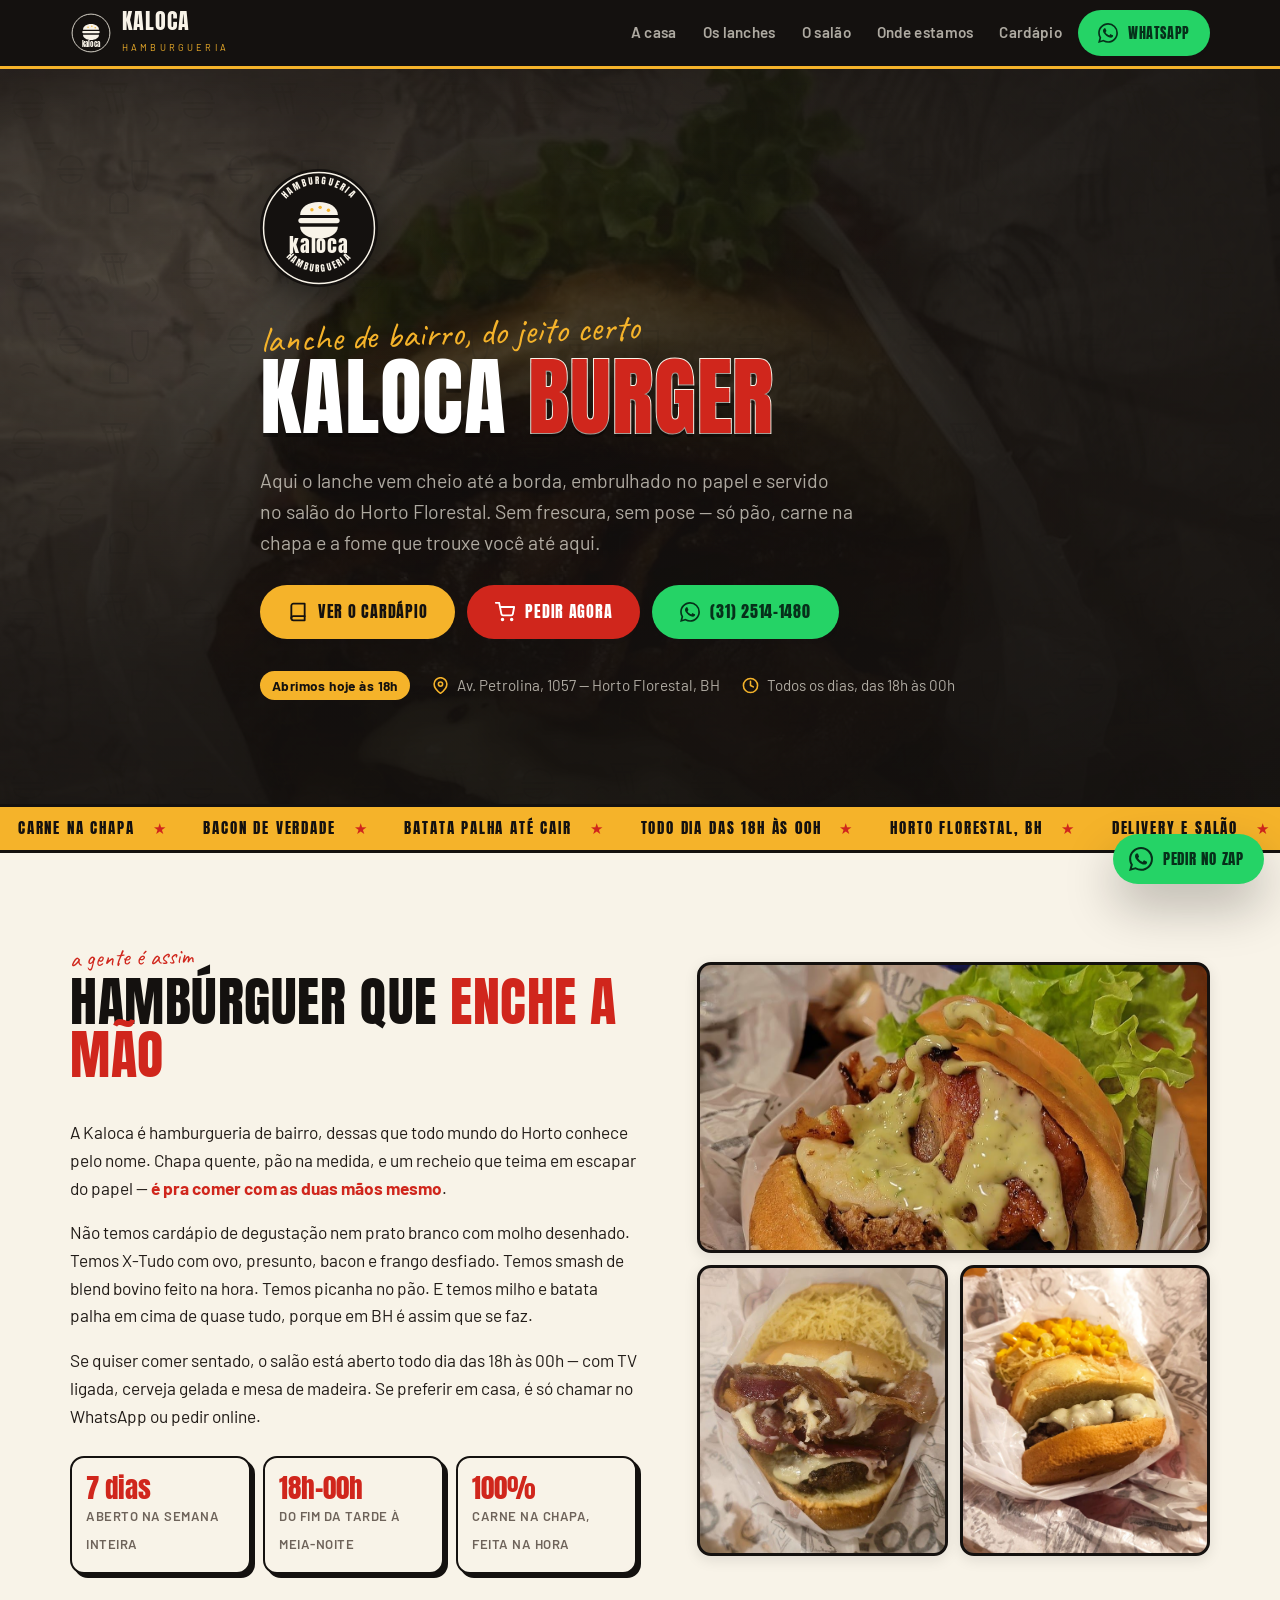
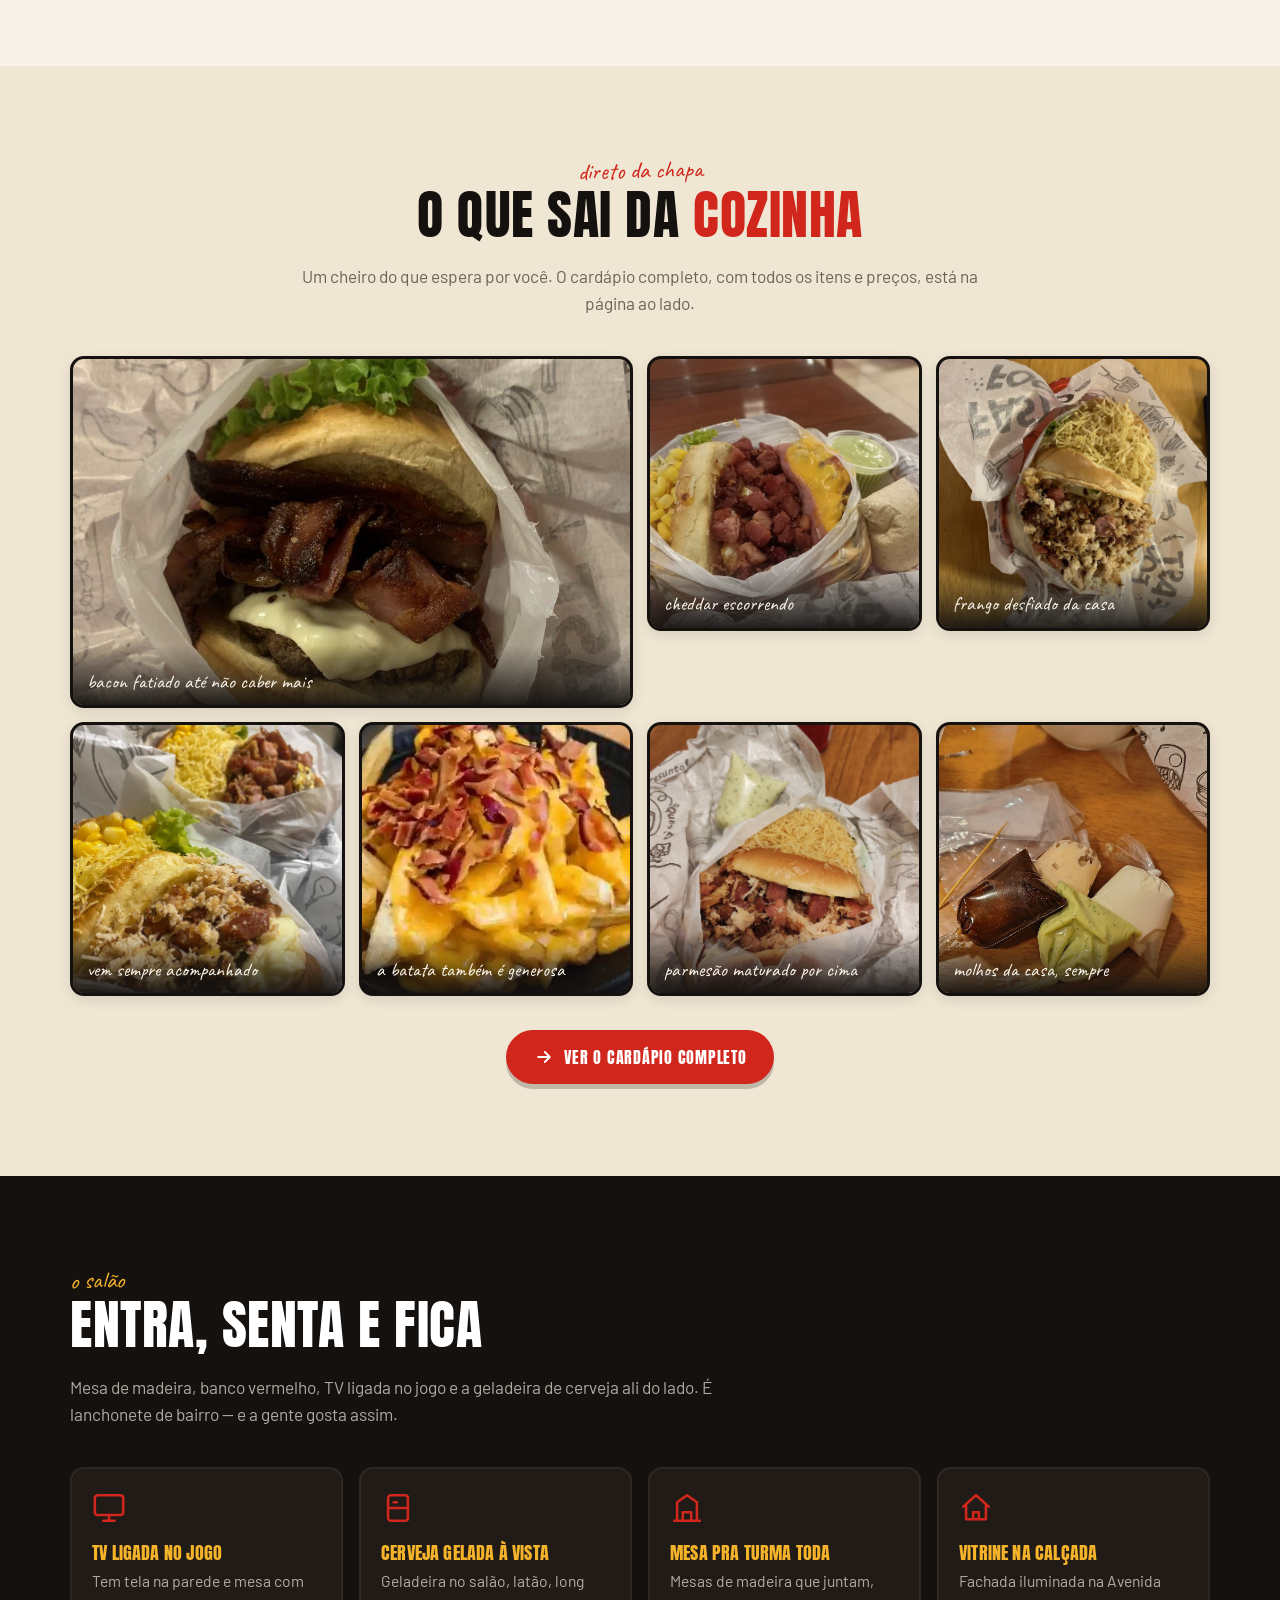
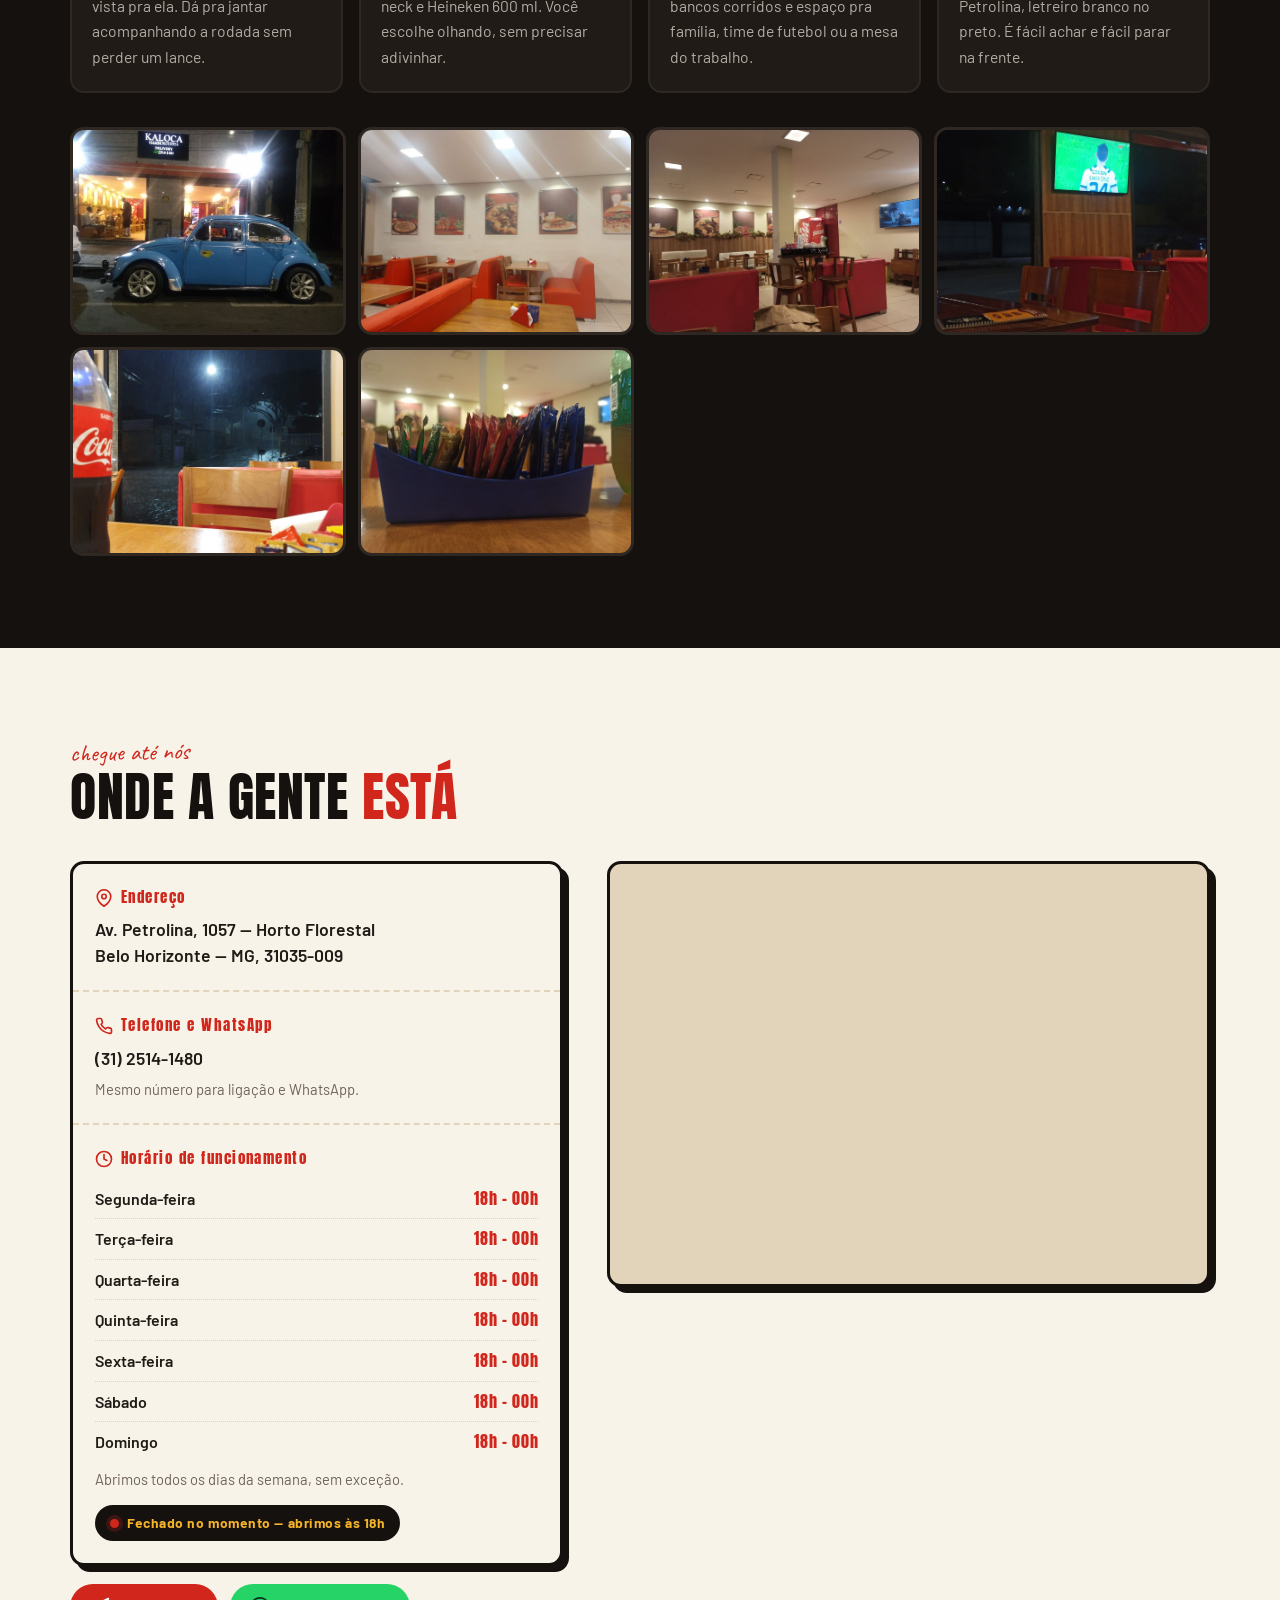
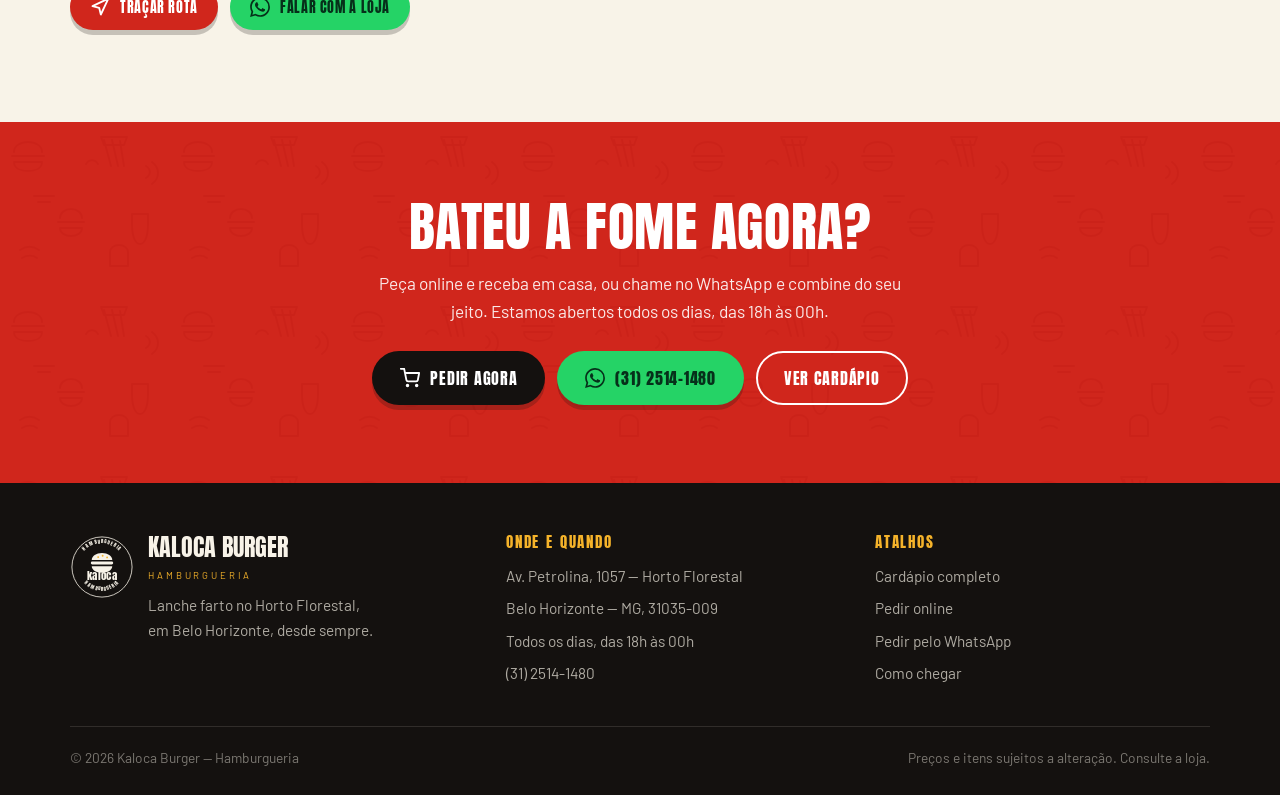
==== index.html @ 1e9589e0 "first commit" ====
<!DOCTYPE html>
<html lang="pt-BR">
<head>
<meta charset="UTF-8">
<meta name="viewport" content="width=device-width, initial-scale=1">
<title>Kaloca Burger — Hamburgueria no Horto Florestal, Belo Horizonte</title>
<meta name="description" content="Hamburgueria de bairro no Horto Florestal, em Belo Horizonte. Lanche farto, transbordando, todo dia das 18h às 00h. Peça pelo WhatsApp ou venha comer aqui.">
<meta name="theme-color" content="#14110F">

<meta property="og:type" content="website">
<meta property="og:title" content="Kaloca Burger — Hamburgueria no Horto Florestal, BH">
<meta property="og:description" content="Lanche farto, transbordando, todo dia das 18h às 00h. Av. Petrolina, 1057 — Horto Florestal, Belo Horizonte.">
<meta property="og:image" content="assets/img/destaque-01.jpg">
<meta property="og:locale" content="pt_BR">

<link rel="preconnect" href="https://fonts.googleapis.com">
<link rel="preconnect" href="https://fonts.gstatic.com" crossorigin>
<link href="https://fonts.googleapis.com/css2?family=Anton&family=Barlow:wght@400;500;600;700&family=Caveat:wght@600;700&display=swap" rel="stylesheet">
<link rel="stylesheet" href="css/style.css">
</head>
<body>

<a class="pula-para-conteudo" href="#conteudo">Pular para o conteúdo</a>

<!-- ==================== TOPO ==================== -->
<header class="topo">
  <div class="container topo-interno">

    <a class="topo-marca" href="index.html" aria-label="Kaloca Burger — página inicial">
      <!-- Selo compacto -->
      <svg class="selo selo--xs" viewBox="0 0 200 200" role="img" aria-hidden="true" focusable="false">
        <circle class="selo-fundo" cx="100" cy="100" r="100"/>
        <circle class="selo-traco" cx="100" cy="100" r="90" fill="none" stroke-width="4"/>
        <g class="selo-tinta">
          <path d="M62 84c0-16 17-27 38-27s38 11 38 27z"/>
          <rect x="58" y="90" width="84" height="11" rx="5.5"/>
          <path d="M62 108h76c0 15-17 25-38 25s-38-10-38-25z"/>
        </g>
        <circle class="selo-realce" cx="86" cy="73" r="3.4"/>
        <circle class="selo-realce" cx="104" cy="68" r="3.4"/>
        <circle class="selo-realce" cx="120" cy="75" r="3.4"/>
        <text class="selo-tinta" x="100" y="168" text-anchor="middle" font-family="Anton, Impact, sans-serif" font-size="34" letter-spacing="1">kaloca</text>
      </svg>
      <span>
        <span class="nome">KALOCA</span>
        <span class="sub">HAMBURGUERIA</span>
      </span>
    </a>

    <nav class="topo-nav" id="nav-principal" aria-label="Navegação principal">
      <a href="#sobre">A casa</a>
      <a href="#destaques">Os lanches</a>
      <a href="#ambiente">O salão</a>
      <a href="#local">Onde estamos</a>
      <a href="cardapio.html">Cardápio</a>
    </nav>

    <div class="topo-cta">
      <a class="btn btn--zap btn--pequeno btn--zap-topo" href="https://wa.me/553125141480" target="_blank" rel="noopener">
        <svg viewBox="0 0 24 24" fill="currentColor" aria-hidden="true"><path d="M17.472 14.382c-.297-.149-1.758-.867-2.03-.967-.273-.099-.471-.148-.67.15-.197.297-.767.966-.94 1.164-.173.199-.347.223-.644.075-.297-.15-1.255-.463-2.39-1.475-.883-.788-1.48-1.761-1.653-2.059-.173-.297-.018-.458.13-.606.134-.133.298-.347.446-.52.149-.174.198-.298.298-.497.099-.198.05-.371-.025-.52-.075-.149-.669-1.612-.916-2.207-.242-.579-.487-.5-.669-.51-.173-.008-.371-.01-.57-.01-.198 0-.52.074-.792.372-.272.297-1.04 1.016-1.04 2.479 0 1.462 1.065 2.875 1.213 3.074.149.198 2.096 3.2 5.077 4.487.709.306 1.262.489 1.694.625.712.227 1.36.195 1.872.118.571-.085 1.758-.719 2.006-1.413.248-.694.248-1.289.173-1.413-.074-.124-.272-.198-.57-.347M12.05 21.785h-.004a9.87 9.87 0 0 1-5.031-1.378l-.361-.214-3.741.982.998-3.648-.235-.374a9.86 9.86 0 0 1-1.51-5.26c.001-5.45 4.436-9.884 9.888-9.884 2.64 0 5.122 1.03 6.988 2.898a9.825 9.825 0 0 1 2.893 6.994c-.003 5.45-4.437 9.884-9.885 9.884m8.413-18.297A11.815 11.815 0 0 0 12.05 0C5.495 0 .16 5.335.157 11.892c0 2.096.547 4.142 1.588 5.945L.057 24l6.305-1.654a11.882 11.882 0 0 0 5.683 1.448h.005c6.554 0 11.89-5.335 11.893-11.893a11.821 11.821 0 0 0-3.48-8.413"/></svg>
        WhatsApp
      </a>
      <button class="menu-btn" id="menu-btn" aria-expanded="false" aria-controls="nav-principal" aria-label="Abrir menu de navegação">
        <svg viewBox="0 0 24 24" fill="none" stroke="currentColor" stroke-width="2.4" stroke-linecap="round" aria-hidden="true"><path d="M3 6h18M3 12h18M3 18h18"/></svg>
      </button>
    </div>

  </div>
</header>

<main id="conteudo">

<!-- ==================== HERO ==================== -->
<section class="hero">
  <div class="hero-foto" role="img" aria-label="Lanche da Kaloca embalado no papel com rabiscos, transbordando bacon e alface"></div>
  <div class="container hero-interno">

    <!-- Selo completo -->
    <svg class="selo selo--md" viewBox="0 0 200 200" role="img" aria-label="Selo Kaloca Hamburgueria">
      <circle class="selo-fundo" cx="100" cy="100" r="100"/>
      <circle class="selo-traco" cx="100" cy="100" r="94" fill="none" stroke-width="2.5"/>
      <path id="arco-topo-a" d="M 26,100 A 74,74 0 0 1 174,100" fill="none"/>
      <path id="arco-base-a" d="M 26,100 A 74,74 0 0 0 174,100" fill="none"/>
      <text class="selo-tinta" font-family="Anton, Impact, sans-serif" font-size="15" letter-spacing="3.6">
        <textPath href="#arco-topo-a" startOffset="50%" text-anchor="middle">HAMBURGUERIA</textPath>
      </text>
      <text class="selo-tinta" font-family="Anton, Impact, sans-serif" font-size="15" letter-spacing="3.6">
        <textPath href="#arco-base-a" startOffset="50%" text-anchor="middle">HAMBURGUERIA</textPath>
      </text>
      <g class="selo-tinta">
        <path d="M68 78c0-13 14-22 32-22s32 9 32 22z"/>
        <rect x="65" y="83" width="70" height="9" rx="4.5"/>
        <path d="M68 98h64c0 12-14 20-32 20s-32-8-32-20z"/>
      </g>
      <circle class="selo-realce" cx="88" cy="69" r="2.9"/>
      <circle class="selo-realce" cx="102" cy="65" r="2.9"/>
      <circle class="selo-realce" cx="116" cy="70" r="2.9"/>
      <text class="selo-tinta" x="100" y="142" text-anchor="middle" font-family="Anton, Impact, sans-serif" font-size="34" letter-spacing="1.5">kaloca</text>
    </svg>

    <h1 class="hero-titulo">
      <span class="risca">lanche de bairro, do jeito certo</span>
      <span class="marca">Kaloca <em>Burger</em></span>
    </h1>

    <p class="hero-texto">
      Aqui o lanche vem cheio até a borda, embrulhado no papel e servido no salão do
      Horto Florestal. Sem frescura, sem pose — só pão, carne na chapa e a fome que
      trouxe você até aqui.
    </p>

    <div class="hero-acoes">
      <a class="btn btn--milho" href="cardapio.html">
        <svg viewBox="0 0 24 24" fill="none" stroke="currentColor" stroke-width="2.2" stroke-linecap="round" stroke-linejoin="round" aria-hidden="true"><path d="M4 19.5A2.5 2.5 0 0 1 6.5 17H20"/><path d="M6.5 2H20v20H6.5A2.5 2.5 0 0 1 4 19.5v-15A2.5 2.5 0 0 1 6.5 2z"/></svg>
        Ver o cardápio
      </a>
      <a class="btn btn--pedir" href="https://pedido.anota.ai/loja/kbcas-kaloca-1" target="_blank" rel="noopener">
        <svg viewBox="0 0 24 24" fill="none" stroke="currentColor" stroke-width="2.2" stroke-linecap="round" stroke-linejoin="round" aria-hidden="true"><circle cx="9" cy="21" r="1"/><circle cx="20" cy="21" r="1"/><path d="M1 1h4l2.68 13.39a2 2 0 0 0 2 1.61h9.72a2 2 0 0 0 2-1.61L23 6H6"/></svg>
        Pedir agora
      </a>
      <a class="btn btn--zap" href="https://wa.me/553125141480" target="_blank" rel="noopener">
        <svg viewBox="0 0 24 24" fill="currentColor" aria-hidden="true"><path d="M17.472 14.382c-.297-.149-1.758-.867-2.03-.967-.273-.099-.471-.148-.67.15-.197.297-.767.966-.94 1.164-.173.199-.347.223-.644.075-.297-.15-1.255-.463-2.39-1.475-.883-.788-1.48-1.761-1.653-2.059-.173-.297-.018-.458.13-.606.134-.133.298-.347.446-.52.149-.174.198-.298.298-.497.099-.198.05-.371-.025-.52-.075-.149-.669-1.612-.916-2.207-.242-.579-.487-.5-.669-.51-.173-.008-.371-.01-.57-.01-.198 0-.52.074-.792.372-.272.297-1.04 1.016-1.04 2.479 0 1.462 1.065 2.875 1.213 3.074.149.198 2.096 3.2 5.077 4.487.709.306 1.262.489 1.694.625.712.227 1.36.195 1.872.118.571-.085 1.758-.719 2.006-1.413.248-.694.248-1.289.173-1.413-.074-.124-.272-.198-.57-.347M12.05 21.785h-.004a9.87 9.87 0 0 1-5.031-1.378l-.361-.214-3.741.982.998-3.648-.235-.374a9.86 9.86 0 0 1-1.51-5.26c.001-5.45 4.436-9.884 9.888-9.884 2.64 0 5.122 1.03 6.988 2.898a9.825 9.825 0 0 1 2.893 6.994c-.003 5.45-4.437 9.884-9.885 9.884m8.413-18.297A11.815 11.815 0 0 0 12.05 0C5.495 0 .16 5.335.157 11.892c0 2.096.547 4.142 1.588 5.945L.057 24l6.305-1.654a11.882 11.882 0 0 0 5.683 1.448h.005c6.554 0 11.89-5.335 11.893-11.893a11.821 11.821 0 0 0-3.48-8.413"/></svg>
        (31) 2514-1480
      </a>
    </div>

    <div class="hero-info">
      <span class="aberto-agora" data-status-loja>Todo dia, 18h às 00h</span>
      <span>
        <svg viewBox="0 0 24 24" fill="none" stroke="currentColor" stroke-width="2.2" stroke-linecap="round" stroke-linejoin="round" aria-hidden="true"><path d="M21 10c0 7-9 13-9 13s-9-6-9-13a9 9 0 0 1 18 0z"/><circle cx="12" cy="10" r="3"/></svg>
        Av. Petrolina, 1057 — Horto Florestal, BH
      </span>
      <span>
        <svg viewBox="0 0 24 24" fill="none" stroke="currentColor" stroke-width="2.2" stroke-linecap="round" stroke-linejoin="round" aria-hidden="true"><circle cx="12" cy="12" r="10"/><path d="M12 6v6l4 2"/></svg>
        Todos os dias, das 18h às 00h
      </span>
    </div>

  </div>
</section>

<!-- ==================== FAIXA ==================== -->
<div class="faixa" aria-hidden="true">
  <div class="faixa-trilho">
    <span>Carne na chapa</span><span>Bacon de verdade</span><span>Batata palha até cair</span><span>Todo dia das 18h às 00h</span><span>Horto Florestal, BH</span><span>Delivery e salão</span>
    <span>Carne na chapa</span><span>Bacon de verdade</span><span>Batata palha até cair</span><span>Todo dia das 18h às 00h</span><span>Horto Florestal, BH</span><span>Delivery e salão</span>
  </div>
</div>

<!-- ==================== SOBRE ==================== -->
<section class="secao" id="sobre">
  <div class="container">
    <div class="sobre-grade">

      <div class="sobre-texto">
        <div class="secao-cabeca">
          <span class="secao-olho">a gente é assim</span>
          <h2 class="secao-tit">Hambúrguer que <span class="destaque">enche a mão</span></h2>
        </div>

        <p>
          A Kaloca é hamburgueria de bairro, dessas que todo mundo do Horto conhece pelo nome.
          Chapa quente, pão na medida, e um recheio que teima em escapar do papel —
          <strong>é pra comer com as duas mãos mesmo</strong>.
        </p>
        <p>
          Não temos cardápio de degustação nem prato branco com molho desenhado. Temos
          X-Tudo com ovo, presunto, bacon e frango desfiado. Temos smash de blend bovino
          feito na hora. Temos picanha no pão. E temos milho e batata palha em cima de
          quase tudo, porque em BH é assim que se faz.
        </p>
        <p>
          Se quiser comer sentado, o salão está aberto todo dia das 18h às 00h — com TV
          ligada, cerveja gelada e mesa de madeira. Se preferir em casa, é só chamar no
          WhatsApp ou pedir online.
        </p>

        <div class="sobre-selos">
          <div class="sobre-selo">
            <span class="num">7 dias</span>
            <span class="rot">Aberto na semana inteira</span>
          </div>
          <div class="sobre-selo">
            <span class="num">18h–00h</span>
            <span class="rot">Do fim da tarde à meia-noite</span>
          </div>
          <div class="sobre-selo">
            <span class="num">100%</span>
            <span class="rot">Carne na chapa, feita na hora</span>
          </div>
        </div>
      </div>

      <div class="sobre-fotos">
        <figure><img src="assets/img/destaque-02.jpg" alt="Hambúrguer artesanal da Kaloca com bacon, queijo derretido, molho verde e alface" loading="lazy"></figure>
        <figure><img src="assets/img/destaque-03.jpg" alt="Lanche com bacon fatiado e queijo parmesão ralado por cima" loading="lazy"></figure>
        <figure><img src="assets/img/destaque-07.jpg" alt="Lanche embalado no papel com milho e batata palha transbordando" loading="lazy"></figure>
      </div>

    </div>
  </div>
</section>

<!-- ==================== DESTAQUES ==================== -->
<section class="secao secao--papel" id="destaques">
  <div class="container">

    <div class="secao-cabeca secao-cabeca--centro">
      <span class="secao-olho">direto da chapa</span>
      <h2 class="secao-tit">O que sai da <span class="destaque">cozinha</span></h2>
      <p class="secao-lead">
        Um cheiro do que espera por você. O cardápio completo, com todos os itens e
        preços, está na página ao lado.
      </p>
    </div>

    <div class="vitrine">
      <figure class="grande">
        <img src="assets/img/destaque-01.jpg" alt="Lanche com bacon fatiado, queijo derretido e alface, embalado no papel com rabiscos" loading="lazy">
        <figcaption>bacon fatiado até não caber mais</figcaption>
      </figure>
      <figure>
        <img src="assets/img/destaque-05.jpg" alt="Lanche com cheddar derretido, presunto e bacon em cubos, servido com milho e batata palha" loading="lazy">
        <figcaption>cheddar escorrendo</figcaption>
      </figure>
      <figure>
        <img src="assets/img/destaque-06.jpg" alt="Lanche com frango desfiado, bacon e batata palha crocante" loading="lazy">
        <figcaption>frango desfiado da casa</figcaption>
      </figure>
      <figure>
        <img src="assets/img/destaque-04.jpg" alt="Dois lanches lado a lado com milho, queijo ralado e alface" loading="lazy">
        <figcaption>vem sempre acompanhado</figcaption>
      </figure>
      <figure>
        <img src="assets/img/batata-cheddar-bacon.jpg" alt="Porção de batata frita coberta com cheddar e bacon" loading="lazy">
        <figcaption>a batata também é generosa</figcaption>
      </figure>
      <figure>
        <img src="assets/img/destaque-08.jpg" alt="Lanche com bacon, frango e queijo parmesão ralado" loading="lazy">
        <figcaption>parmesão maturado por cima</figcaption>
      </figure>
      <figure>
        <img src="assets/img/molhos.jpg" alt="Saquinhos de molhos da casa: verde, branco, especial e barbecue" loading="lazy">
        <figcaption>molhos da casa, sempre</figcaption>
      </figure>
    </div>

    <div style="text-align:center; margin-top:34px">
      <a class="btn btn--pedir" href="cardapio.html">
        <svg viewBox="0 0 24 24" fill="none" stroke="currentColor" stroke-width="2.2" stroke-linecap="round" stroke-linejoin="round" aria-hidden="true"><path d="M5 12h14M13 6l6 6-6 6"/></svg>
        Ver o cardápio completo
      </a>
    </div>

  </div>
</section>

<!-- ==================== AMBIENTE ==================== -->
<section class="secao secao--escura" id="ambiente">
  <div class="container">

    <div class="secao-cabeca">
      <span class="secao-olho">o salão</span>
      <h2 class="secao-tit">Entra, senta e fica</h2>
      <p class="secao-lead">
        Mesa de madeira, banco vermelho, TV ligada no jogo e a geladeira de cerveja
        ali do lado. É lanchonete de bairro — e a gente gosta assim.
      </p>
    </div>

    <div class="ambiente-grade">
      <div class="ambiente-card">
        <svg class="icone" viewBox="0 0 24 24" fill="none" stroke="currentColor" stroke-width="1.8" stroke-linecap="round" stroke-linejoin="round" aria-hidden="true"><rect x="2" y="3" width="20" height="14" rx="2"/><path d="M8 21h8M12 17v4"/></svg>
        <h3>TV ligada no jogo</h3>
        <p>Tem tela na parede e mesa com vista pra ela. Dá pra jantar acompanhando a rodada sem perder um lance.</p>
      </div>
      <div class="ambiente-card">
        <svg class="icone" viewBox="0 0 24 24" fill="none" stroke="currentColor" stroke-width="1.8" stroke-linecap="round" stroke-linejoin="round" aria-hidden="true"><path d="M5 12V5a2 2 0 0 1 2-2h10a2 2 0 0 1 2 2v7M5 12h14v7a2 2 0 0 1-2 2H7a2 2 0 0 1-2-2z"/><path d="M9 8h2"/></svg>
        <h3>Cerveja gelada à vista</h3>
        <p>Geladeira no salão, latão, long neck e Heineken 600 ml. Você escolhe olhando, sem precisar adivinhar.</p>
      </div>
      <div class="ambiente-card">
        <svg class="icone" viewBox="0 0 24 24" fill="none" stroke="currentColor" stroke-width="1.8" stroke-linecap="round" stroke-linejoin="round" aria-hidden="true"><path d="M3 21h18M5 21V8l7-5 7 5v13"/><path d="M9 21v-6h6v6"/></svg>
        <h3>Mesa pra turma toda</h3>
        <p>Mesas de madeira que juntam, bancos corridos e espaço pra família, time de futebol ou a mesa do trabalho.</p>
      </div>
      <div class="ambiente-card">
        <svg class="icone" viewBox="0 0 24 24" fill="none" stroke="currentColor" stroke-width="1.8" stroke-linecap="round" stroke-linejoin="round" aria-hidden="true"><path d="M3 11l9-8 9 8"/><path d="M5 10v10h14V10"/><path d="M10 20v-5h4v5"/></svg>
        <h3>Vitrine na calçada</h3>
        <p>Fachada iluminada na Avenida Petrolina, letreiro branco no preto. É fácil achar e fácil parar na frente.</p>
      </div>
    </div>

    <div class="ambiente-fotos">
      <figure><img src="assets/img/fachada-noite.jpg" alt="Fachada da Kaloca Hamburgueria à noite, com letreiro iluminado na Avenida Petrolina" loading="lazy"></figure>
      <figure><img src="assets/img/ambiente-01.jpg" alt="Salão da Kaloca com bancos vermelhos, mesas de madeira e quadros de comida na parede" loading="lazy"></figure>
      <figure><img src="assets/img/ambiente-02.jpg" alt="Salão da Kaloca com TV na parede e geladeira de cerveja ao fundo" loading="lazy"></figure>
      <figure><img src="assets/img/ambiente-03.jpg" alt="Mesa do salão à noite com TV passando futebol" loading="lazy"></figure>
      <figure><img src="assets/img/ambiente-04.jpg" alt="Mesa junto à vitrine com vista para a rua do Horto Florestal" loading="lazy"></figure>
      <figure><img src="assets/img/ambiente-05.jpg" alt="Porta-sachês azul sobre a mesa de madeira do salão" loading="lazy"></figure>
    </div>

  </div>
</section>

<!-- ==================== LOCALIZAÇÃO + HORÁRIO ==================== -->
<section class="secao" id="local">
  <div class="container">

    <div class="secao-cabeca">
      <span class="secao-olho">chegue até nós</span>
      <h2 class="secao-tit">Onde a gente <span class="destaque">está</span></h2>
    </div>

    <div class="local-grade">

      <div>
        <div class="ficha">

          <div class="ficha-bloco">
            <div class="ficha-rot">
              <svg viewBox="0 0 24 24" fill="none" stroke="currentColor" stroke-width="2.2" stroke-linecap="round" stroke-linejoin="round" aria-hidden="true"><path d="M21 10c0 7-9 13-9 13s-9-6-9-13a9 9 0 0 1 18 0z"/><circle cx="12" cy="10" r="3"/></svg>
              Endereço
            </div>
            <p class="ficha-valor">
              Av. Petrolina, 1057 — Horto Florestal<br>
              Belo Horizonte — MG, 31035-009
            </p>
          </div>

          <div class="ficha-bloco">
            <div class="ficha-rot">
              <svg viewBox="0 0 24 24" fill="none" stroke="currentColor" stroke-width="2.2" stroke-linecap="round" stroke-linejoin="round" aria-hidden="true"><path d="M22 16.92v3a2 2 0 0 1-2.18 2 19.79 19.79 0 0 1-8.63-3.07 19.5 19.5 0 0 1-6-6 19.79 19.79 0 0 1-3.07-8.67A2 2 0 0 1 4.11 2h3a2 2 0 0 1 2 1.72c.13.96.36 1.9.7 2.81a2 2 0 0 1-.45 2.11L8.09 9.91a16 16 0 0 0 6 6l1.27-1.27a2 2 0 0 1 2.11-.45c.9.34 1.85.57 2.81.7A2 2 0 0 1 22 16.92z"/></svg>
              Telefone e WhatsApp
            </div>
            <p class="ficha-valor"><a href="https://wa.me/553125141480" target="_blank" rel="noopener">(31) 2514-1480</a></p>
            <p class="ficha-obs">Mesmo número para ligação e WhatsApp.</p>
          </div>

          <div class="ficha-bloco">
            <div class="ficha-rot">
              <svg viewBox="0 0 24 24" fill="none" stroke="currentColor" stroke-width="2.2" stroke-linecap="round" stroke-linejoin="round" aria-hidden="true"><circle cx="12" cy="12" r="10"/><path d="M12 6v6l4 2"/></svg>
              Horário de funcionamento
            </div>
            <ul class="horario-lista">
              <li><span class="dia">Segunda-feira</span> <span class="hora">18h – 00h</span></li>
              <li><span class="dia">Terça-feira</span> <span class="hora">18h – 00h</span></li>
              <li><span class="dia">Quarta-feira</span> <span class="hora">18h – 00h</span></li>
              <li><span class="dia">Quinta-feira</span> <span class="hora">18h – 00h</span></li>
              <li><span class="dia">Sexta-feira</span> <span class="hora">18h – 00h</span></li>
              <li><span class="dia">Sábado</span> <span class="hora">18h – 00h</span></li>
              <li><span class="dia">Domingo</span> <span class="hora">18h – 00h</span></li>
            </ul>
            <p class="ficha-obs">Abrimos todos os dias da semana, sem exceção.</p>
            <span class="selo-aberto" data-selo-aberto hidden><span class="bolinha"></span><span data-selo-aberto-texto></span></span>
          </div>

        </div>

        <div class="local-acoes">
          <a class="btn btn--pedir btn--pequeno" href="https://www.google.com/maps/search/?api=1&query=Av.+Petrolina%2C+1057+-+Horto+Florestal%2C+Belo+Horizonte+-+MG%2C+31035-009" target="_blank" rel="noopener">
            <svg viewBox="0 0 24 24" fill="none" stroke="currentColor" stroke-width="2.2" stroke-linecap="round" stroke-linejoin="round" aria-hidden="true"><path d="M3 11l19-9-9 19-2-8-8-2z"/></svg>
            Traçar rota
          </a>
          <a class="btn btn--zap btn--pequeno" href="https://wa.me/553125141480" target="_blank" rel="noopener">
            <svg viewBox="0 0 24 24" fill="currentColor" aria-hidden="true"><path d="M17.472 14.382c-.297-.149-1.758-.867-2.03-.967-.273-.099-.471-.148-.67.15-.197.297-.767.966-.94 1.164-.173.199-.347.223-.644.075-.297-.15-1.255-.463-2.39-1.475-.883-.788-1.48-1.761-1.653-2.059-.173-.297-.018-.458.13-.606.134-.133.298-.347.446-.52.149-.174.198-.298.298-.497.099-.198.05-.371-.025-.52-.075-.149-.669-1.612-.916-2.207-.242-.579-.487-.5-.669-.51-.173-.008-.371-.01-.57-.01-.198 0-.52.074-.792.372-.272.297-1.04 1.016-1.04 2.479 0 1.462 1.065 2.875 1.213 3.074.149.198 2.096 3.2 5.077 4.487.709.306 1.262.489 1.694.625.712.227 1.36.195 1.872.118.571-.085 1.758-.719 2.006-1.413.248-.694.248-1.289.173-1.413-.074-.124-.272-.198-.57-.347M12.05 21.785h-.004a9.87 9.87 0 0 1-5.031-1.378l-.361-.214-3.741.982.998-3.648-.235-.374a9.86 9.86 0 0 1-1.51-5.26c.001-5.45 4.436-9.884 9.888-9.884 2.64 0 5.122 1.03 6.988 2.898a9.825 9.825 0 0 1 2.893 6.994c-.003 5.45-4.437 9.884-9.885 9.884m8.413-18.297A11.815 11.815 0 0 0 12.05 0C5.495 0 .16 5.335.157 11.892c0 2.096.547 4.142 1.588 5.945L.057 24l6.305-1.654a11.882 11.882 0 0 0 5.683 1.448h.005c6.554 0 11.89-5.335 11.893-11.893a11.821 11.821 0 0 0-3.48-8.413"/></svg>
            Falar com a loja
          </a>
        </div>
      </div>

      <div class="mapa">
        <iframe
          title="Mapa com a localização da Kaloca Burger na Av. Petrolina, 1057, Horto Florestal, Belo Horizonte"
          src="https://www.google.com/maps?q=Av.%20Petrolina%2C%201057%20-%20Horto%20Florestal%2C%20Belo%20Horizonte%20-%20MG%2C%2031035-009&output=embed"
          loading="lazy"
          referrerpolicy="no-referrer-when-downgrade"
          allowfullscreen></iframe>
      </div>

    </div>
  </div>
</section>

<!-- ==================== CHAMADA FINAL ==================== -->
<section class="chamada">
  <div class="container">
    <h2>Bateu a fome agora?</h2>
    <p>
      Peça online e receba em casa, ou chame no WhatsApp e combine do seu jeito.
      Estamos abertos todos os dias, das 18h às 00h.
    </p>
    <div class="btns">
      <a class="btn btn--pedir" href="https://pedido.anota.ai/loja/kbcas-kaloca-1" target="_blank" rel="noopener">
        <svg viewBox="0 0 24 24" fill="none" stroke="currentColor" stroke-width="2.2" stroke-linecap="round" stroke-linejoin="round" aria-hidden="true"><circle cx="9" cy="21" r="1"/><circle cx="20" cy="21" r="1"/><path d="M1 1h4l2.68 13.39a2 2 0 0 0 2 1.61h9.72a2 2 0 0 0 2-1.61L23 6H6"/></svg>
        Pedir agora
      </a>
      <a class="btn btn--zap" href="https://wa.me/553125141480" target="_blank" rel="noopener">
        <svg viewBox="0 0 24 24" fill="currentColor" aria-hidden="true"><path d="M17.472 14.382c-.297-.149-1.758-.867-2.03-.967-.273-.099-.471-.148-.67.15-.197.297-.767.966-.94 1.164-.173.199-.347.223-.644.075-.297-.15-1.255-.463-2.39-1.475-.883-.788-1.48-1.761-1.653-2.059-.173-.297-.018-.458.13-.606.134-.133.298-.347.446-.52.149-.174.198-.298.298-.497.099-.198.05-.371-.025-.52-.075-.149-.669-1.612-.916-2.207-.242-.579-.487-.5-.669-.51-.173-.008-.371-.01-.57-.01-.198 0-.52.074-.792.372-.272.297-1.04 1.016-1.04 2.479 0 1.462 1.065 2.875 1.213 3.074.149.198 2.096 3.2 5.077 4.487.709.306 1.262.489 1.694.625.712.227 1.36.195 1.872.118.571-.085 1.758-.719 2.006-1.413.248-.694.248-1.289.173-1.413-.074-.124-.272-.198-.57-.347M12.05 21.785h-.004a9.87 9.87 0 0 1-5.031-1.378l-.361-.214-3.741.982.998-3.648-.235-.374a9.86 9.86 0 0 1-1.51-5.26c.001-5.45 4.436-9.884 9.888-9.884 2.64 0 5.122 1.03 6.988 2.898a9.825 9.825 0 0 1 2.893 6.994c-.003 5.45-4.437 9.884-9.885 9.884m8.413-18.297A11.815 11.815 0 0 0 12.05 0C5.495 0 .16 5.335.157 11.892c0 2.096.547 4.142 1.588 5.945L.057 24l6.305-1.654a11.882 11.882 0 0 0 5.683 1.448h.005c6.554 0 11.89-5.335 11.893-11.893a11.821 11.821 0 0 0-3.48-8.413"/></svg>
        (31) 2514-1480
      </a>
      <a class="btn btn--vazado" href="cardapio.html">Ver cardápio</a>
    </div>
  </div>
</section>

</main>

<!-- ==================== RODAPÉ ==================== -->
<footer class="rodape">
  <div class="container">
    <div class="rodape-grade">

      <div class="rodape-marca">
        <svg class="selo selo--sm" viewBox="0 0 200 200" role="img" aria-label="Selo Kaloca Hamburgueria">
          <circle class="selo-fundo" cx="100" cy="100" r="100"/>
          <circle class="selo-traco" cx="100" cy="100" r="94" fill="none" stroke-width="2.5"/>
          <path id="arco-topo-b" d="M 26,100 A 74,74 0 0 1 174,100" fill="none"/>
          <path id="arco-base-b" d="M 26,100 A 74,74 0 0 0 174,100" fill="none"/>
          <text class="selo-tinta" font-family="Anton, Impact, sans-serif" font-size="15" letter-spacing="3.6">
            <textPath href="#arco-topo-b" startOffset="50%" text-anchor="middle">HAMBURGUERIA</textPath>
          </text>
          <text class="selo-tinta" font-family="Anton, Impact, sans-serif" font-size="15" letter-spacing="3.6">
            <textPath href="#arco-base-b" startOffset="50%" text-anchor="middle">HAMBURGUERIA</textPath>
          </text>
          <g class="selo-tinta">
            <path d="M68 78c0-13 14-22 32-22s32 9 32 22z"/>
            <rect x="65" y="83" width="70" height="9" rx="4.5"/>
            <path d="M68 98h64c0 12-14 20-32 20s-32-8-32-20z"/>
          </g>
          <circle class="selo-realce" cx="88" cy="69" r="2.9"/>
          <circle class="selo-realce" cx="102" cy="65" r="2.9"/>
          <circle class="selo-realce" cx="116" cy="70" r="2.9"/>
          <text class="selo-tinta" x="100" y="142" text-anchor="middle" font-family="Anton, Impact, sans-serif" font-size="34" letter-spacing="1.5">kaloca</text>
        </svg>
        <div>
          <span class="nome">KALOCA BURGER</span>
          <span class="sub">HAMBURGUERIA</span>
          <p style="margin:0">Lanche farto no Horto Florestal,<br>em Belo Horizonte, desde sempre.</p>
        </div>
      </div>

      <div>
        <h4>ONDE E QUANDO</h4>
        <ul>
          <li>Av. Petrolina, 1057 — Horto Florestal</li>
          <li>Belo Horizonte — MG, 31035-009</li>
          <li>Todos os dias, das 18h às 00h</li>
          <li><a href="https://wa.me/553125141480" target="_blank" rel="noopener">(31) 2514-1480</a></li>
        </ul>
      </div>

      <div>
        <h4>ATALHOS</h4>
        <ul>
          <li><a href="cardapio.html">Cardápio completo</a></li>
          <li><a href="https://pedido.anota.ai/loja/kbcas-kaloca-1" target="_blank" rel="noopener">Pedir online</a></li>
          <li><a href="https://wa.me/553125141480" target="_blank" rel="noopener">Pedir pelo WhatsApp</a></li>
          <li><a href="#local">Como chegar</a></li>
        </ul>
      </div>

    </div>

    <div class="rodape-base">
      <span>© <span data-ano>2026</span> Kaloca Burger — Hamburgueria</span>
      <span>Preços e itens sujeitos a alteração. Consulte a loja.</span>
    </div>
  </div>
</footer>

<a class="zap-flutua" href="https://wa.me/553125141480" target="_blank" rel="noopener" aria-label="Falar com a Kaloca no WhatsApp">
  <svg viewBox="0 0 24 24" fill="currentColor" aria-hidden="true"><path d="M17.472 14.382c-.297-.149-1.758-.867-2.03-.967-.273-.099-.471-.148-.67.15-.197.297-.767.966-.94 1.164-.173.199-.347.223-.644.075-.297-.15-1.255-.463-2.39-1.475-.883-.788-1.48-1.761-1.653-2.059-.173-.297-.018-.458.13-.606.134-.133.298-.347.446-.52.149-.174.198-.298.298-.497.099-.198.05-.371-.025-.52-.075-.149-.669-1.612-.916-2.207-.242-.579-.487-.5-.669-.51-.173-.008-.371-.01-.57-.01-.198 0-.52.074-.792.372-.272.297-1.04 1.016-1.04 2.479 0 1.462 1.065 2.875 1.213 3.074.149.198 2.096 3.2 5.077 4.487.709.306 1.262.489 1.694.625.712.227 1.36.195 1.872.118.571-.085 1.758-.719 2.006-1.413.248-.694.248-1.289.173-1.413-.074-.124-.272-.198-.57-.347M12.05 21.785h-.004a9.87 9.87 0 0 1-5.031-1.378l-.361-.214-3.741.982.998-3.648-.235-.374a9.86 9.86 0 0 1-1.51-5.26c.001-5.45 4.436-9.884 9.888-9.884 2.64 0 5.122 1.03 6.988 2.898a9.825 9.825 0 0 1 2.893 6.994c-.003 5.45-4.437 9.884-9.885 9.884m8.413-18.297A11.815 11.815 0 0 0 12.05 0C5.495 0 .16 5.335.157 11.892c0 2.096.547 4.142 1.588 5.945L.057 24l6.305-1.654a11.882 11.882 0 0 0 5.683 1.448h.005c6.554 0 11.89-5.335 11.893-11.893a11.821 11.821 0 0 0-3.48-8.413"/></svg>
  <span class="rot">Pedir no zap</span>
</a>

<script src="js/script.js"></script>
</body>
</html>
---- css/style.css ----
/* =====================================================================
   KALOCA BURGER — folha de estilo única (index.html + cardapio.html)
   Direção: hamburgueria de bairro, farta, sem pretensão.
   Referências: selo carimbo preto/branco, papel de embrulho com rabiscos,
   salão com bancos vermelhos e mesa de madeira, letreiro preto e branco.
   ===================================================================== */

/* ----------------------------------------------------------------
   1. TOKENS
   ---------------------------------------------------------------- */
:root {
  /* Cores */
  --preto:        #14110F;
  --preto-2:      #211B17;
  --preto-3:      #2E2722;
  --vermelho:     #D0261C;
  --vermelho-esc: #9E1911;
  --milho:        #F5B32A;
  --milho-esc:    #D6941A;
  --papel:        #F8F3E8;
  --papel-2:      #EFE6D3;
  --papel-3:      #E1D4BA;
  --madeira:      #A9713F;
  --zap:          #25D366;
  --zap-esc:      #1EA854;

  --texto:        #211B17;
  --texto-fraco:  #6E635A;
  --texto-claro:  #F8F3E8;
  --texto-claro-fraco: rgba(248, 243, 232, .68);

  /* Tipografia */
  --display: 'Anton', 'Arial Narrow', Impact, sans-serif;
  --corpo:   'Barlow', 'Segoe UI', Roboto, Helvetica, Arial, sans-serif;
  --mao:     'Caveat', 'Comic Sans MS', cursive;

  /* Métricas */
  --max:      1180px;
  --gutter:   20px;
  --raio:     14px;
  --raio-sm:  8px;
  --topo-h:   66px;
  /* altura real do cabeçalho, já com a borda amarela de 3px */
  --topo-total: 69px;

  --sombra:    0 10px 30px rgba(20, 17, 15, .14);
  --sombra-sm: 0 4px 14px rgba(20, 17, 15, .10);
  --sombra-lg: 0 22px 50px rgba(20, 17, 15, .28);

  /* Papel de embrulho com rabiscos — usado em fundos e placeholders */
  --doodle: url("data:image/svg+xml,%3Csvg xmlns='http://www.w3.org/2000/svg' width='170' height='170' viewBox='0 0 170 170'%3E%3Cg fill='none' stroke='%23211B17' stroke-opacity='.13' stroke-width='2' stroke-linecap='round' stroke-linejoin='round'%3E%3Cpath d='M14 30c0-6 6-10 14-10s14 4 14 10M12 34h32M14 40h28c0 6-6 9-14 9s-14-3-14-9'/%3E%3Cpath d='M104 18l7 26M112 18l6 26M120 19l4 25M101 15h26l-3 8h-20z'/%3E%3Cpath d='M60 96c0-5 5-9 11-9s11 4 11 9M58 100h26M60 106h22c0 5-5 8-11 8s-11-3-11-8'/%3E%3Cpath d='M132 92h16v10c0 12-3 20-8 20s-8-8-8-20z'/%3E%3Cpath d='M20 128c6-4 13-4 19 0M22 136c5-3 11-3 15 0'/%3E%3Cpath d='M146 44c5 3 5 9 0 12M152 40c8 6 8 16 0 22'/%3E%3Cpath d='M86 42c3-5 9-5 12 0'/%3E%3Cpath d='M34 74h20M38 80h12'/%3E%3Cpath d='M110 130c0-4 4-7 9-7s9 3 9 7v14h-18z'/%3E%3C/g%3E%3C/svg%3E");
}

/* ----------------------------------------------------------------
   2. RESET / BASE
   ---------------------------------------------------------------- */
*, *::before, *::after { box-sizing: border-box; }

html { -webkit-text-size-adjust: 100%; scroll-behavior: smooth; }

body {
  margin: 0;
  background: var(--papel);
  color: var(--texto);
  font-family: var(--corpo);
  font-size: 17px;
  line-height: 1.6;
  overflow-x: hidden;
  -webkit-font-smoothing: antialiased;
}

img { max-width: 100%; display: block; }

a { color: inherit; text-decoration: none; }

button { font: inherit; color: inherit; cursor: pointer; }

h1, h2, h3, h4 {
  font-family: var(--display);
  font-weight: 400;
  line-height: .98;
  letter-spacing: .01em;
  text-transform: uppercase;
  margin: 0 0 .4em;
}

h1 { font-size: clamp(2.6rem, 9vw, 5.4rem); }
h2 { font-size: clamp(2rem, 6vw, 3.4rem); }
h3 { font-size: clamp(1.2rem, 3.4vw, 1.6rem); }

p { margin: 0 0 1em; }

:focus-visible {
  outline: 3px solid var(--milho);
  outline-offset: 3px;
  border-radius: 4px;
}

.container {
  width: 100%;
  max-width: var(--max);
  margin: 0 auto;
  padding: 0 var(--gutter);
}

.pula-para-conteudo {
  position: absolute;
  left: -9999px;
  top: 0;
  background: var(--milho);
  color: var(--preto);
  padding: 12px 18px;
  font-weight: 700;
  z-index: 999;
}
.pula-para-conteudo:focus { left: 8px; top: 8px; }

/* ----------------------------------------------------------------
   3. LOGO-SELO (evolução do carimbo circular preto e branco)
   ---------------------------------------------------------------- */
.selo { display: block; }
.selo--xs { width: 42px;  height: 42px; }
.selo--sm { width: 64px;  height: 64px; }
.selo--md { width: 118px; height: 118px; }
.selo--lg { width: 190px; height: 190px; }

.selo .selo-fundo   { fill: var(--preto); }
.selo .selo-tinta   { fill: var(--papel); }
.selo .selo-traco   { stroke: var(--papel); }
.selo .selo-realce  { fill: var(--milho); }

/* Variante invertida (fundo claro, tinta preta) */
.selo--claro .selo-fundo  { fill: var(--papel); }
.selo--claro .selo-tinta  { fill: var(--preto); }
.selo--claro .selo-traco  { stroke: var(--preto); }
.selo--claro .selo-realce { fill: var(--vermelho); }

/* ----------------------------------------------------------------
   4. BOTÕES
   ---------------------------------------------------------------- */
.btn {
  display: inline-flex;
  align-items: center;
  justify-content: center;
  gap: 10px;
  padding: 15px 26px;
  border: 2px solid transparent;
  border-radius: 999px;
  font-family: var(--display);
  font-size: 1.02rem;
  letter-spacing: .045em;
  text-transform: uppercase;
  line-height: 1;
  cursor: pointer;
  transition: transform .16s ease, box-shadow .16s ease, background-color .16s ease, color .16s ease;
  box-shadow: 0 5px 0 rgba(20, 17, 15, .22);
  text-align: center;
}
.btn:hover  { transform: translateY(-2px); box-shadow: 0 7px 0 rgba(20, 17, 15, .22); }
.btn:active { transform: translateY(2px);  box-shadow: 0 2px 0 rgba(20, 17, 15, .22); }

.btn svg { width: 20px; height: 20px; flex: 0 0 auto; }

.btn--pedir   { background: var(--vermelho); color: #fff; }
.btn--pedir:hover { background: var(--vermelho-esc); }

.btn--zap     { background: var(--zap); color: #06301A; }
.btn--zap:hover { background: var(--zap-esc); color: #fff; }

.btn--milho   { background: var(--milho); color: var(--preto); }
.btn--milho:hover { background: var(--milho-esc); }

.btn--vazado  { background: transparent; border-color: currentColor; box-shadow: none; }
.btn--vazado:hover { background: rgba(248, 243, 232, .12); box-shadow: none; }

.btn--pequeno { padding: 11px 18px; font-size: .88rem; }
.btn--bloco   { width: 100%; }

/* ----------------------------------------------------------------
   5. TOPO / NAVEGAÇÃO
   ---------------------------------------------------------------- */
.topo {
  position: sticky;
  top: 0;
  z-index: 60;
  background: var(--preto);
  border-bottom: 3px solid var(--milho);
}

.topo-interno {
  display: flex;
  align-items: center;
  gap: 16px;
  height: var(--topo-h);
}

.topo-marca {
  display: flex;
  align-items: center;
  gap: 10px;
  margin-right: auto;
  color: var(--texto-claro);
}
.topo-marca .nome {
  font-family: var(--display);
  font-size: 1.35rem;
  letter-spacing: .05em;
  line-height: 1;
}
.topo-marca .sub {
  display: block;
  font-family: var(--corpo);
  font-size: .58rem;
  letter-spacing: .34em;
  color: var(--milho);
  margin-top: 3px;
}

.topo-nav { display: flex; align-items: center; gap: 26px; }
.topo-nav a {
  color: var(--texto-claro-fraco);
  font-weight: 600;
  font-size: .95rem;
  letter-spacing: .02em;
  padding: 6px 0;
  border-bottom: 2px solid transparent;
  transition: color .15s ease, border-color .15s ease;
}
.topo-nav a:hover,
.topo-nav a.ativo { color: var(--texto-claro); border-color: var(--milho); }

.topo-cta { display: flex; gap: 10px; }

.menu-btn {
  display: none;
  background: transparent;
  border: 2px solid rgba(248, 243, 232, .3);
  border-radius: var(--raio-sm);
  padding: 8px 10px;
  color: var(--texto-claro);
  line-height: 0;
}
.menu-btn svg { width: 22px; height: 22px; }

@media (max-width: 900px) {
  .topo-nav {
    position: absolute;
    top: var(--topo-total);
    left: 0;
    right: 0;
    flex-direction: column;
    align-items: stretch;
    gap: 0;
    background: var(--preto-2);
    border-bottom: 3px solid var(--milho);
    padding: 6px 0 14px;
    display: none;
  }
  .topo-nav.aberto { display: flex; }
  .topo-nav a {
    padding: 14px var(--gutter);
    border-bottom: 1px solid rgba(248, 243, 232, .08);
    font-size: 1.05rem;
  }
  .topo-nav a:hover, .topo-nav a.ativo { border-color: rgba(248, 243, 232, .08); color: var(--milho); }
  .menu-btn { display: block; }
  .topo-cta .btn--zap-topo { display: none; }
}

/* ----------------------------------------------------------------
   6. FAIXA CORRIDA (marquee)
   ---------------------------------------------------------------- */
.faixa {
  background: var(--milho);
  color: var(--preto);
  border-top: 3px solid var(--preto);
  border-bottom: 3px solid var(--preto);
  overflow: hidden;
  padding: 9px 0;
}
.faixa-trilho {
  display: flex;
  width: max-content;
  animation: correr 34s linear infinite;
}
.faixa span {
  font-family: var(--display);
  font-size: .95rem;
  letter-spacing: .12em;
  text-transform: uppercase;
  padding: 0 18px;
  white-space: nowrap;
}
.faixa span::after { content: '★'; margin-left: 18px; color: var(--vermelho); }
@keyframes correr { from { transform: translateX(0); } to { transform: translateX(-50%); } }
@media (prefers-reduced-motion: reduce) {
  .faixa-trilho { animation: none; }
}

/* ----------------------------------------------------------------
   7. HERO
   ---------------------------------------------------------------- */
.hero {
  position: relative;
  background: var(--preto);
  color: var(--texto-claro);
  overflow: hidden;
  isolation: isolate;
}
.hero-foto {
  position: absolute;
  inset: 0;
  background: url('../assets/img/destaque-01.jpg') center 42% / cover no-repeat;
  opacity: .42;
  z-index: -2;
}
.hero::after {
  content: '';
  position: absolute;
  inset: 0;
  z-index: -1;
  background:
    radial-gradient(120% 90% at 18% 30%, rgba(20,17,15,.30) 0%, rgba(20,17,15,.82) 58%, rgba(20,17,15,.96) 100%),
    var(--doodle);
  background-blend-mode: normal, soft-light;
}
.hero-interno {
  display: grid;
  gap: 26px;
  justify-items: start;
  padding: clamp(48px, 9vw, 100px) 0 clamp(52px, 9vw, 104px);
  max-width: 760px;
}
.hero .selo { filter: drop-shadow(0 8px 20px rgba(0,0,0,.55)); }

.hero-titulo { margin: 0; }
.hero-titulo .risca {
  display: block;
  font-family: var(--mao);
  font-size: clamp(1.5rem, 4.4vw, 2.3rem);
  color: var(--milho);
  text-transform: none;
  letter-spacing: 0;
  line-height: 1;
  margin-bottom: .12em;
  transform: rotate(-2deg);
}
.hero-titulo .marca {
  display: block;
  color: #fff;
  text-shadow: 0 4px 0 rgba(0,0,0,.35);
}
.hero-titulo .marca em {
  font-style: normal;
  color: var(--vermelho);
  -webkit-text-stroke: 2px var(--papel);
  paint-order: stroke fill;
}
.hero-texto {
  font-size: clamp(1.02rem, 2.3vw, 1.22rem);
  color: var(--texto-claro-fraco);
  max-width: 54ch;
  margin: 0;
}
.hero-acoes { display: flex; flex-wrap: wrap; gap: 12px; }

.hero-info {
  display: flex;
  flex-wrap: wrap;
  gap: 10px 22px;
  padding-top: 6px;
  font-size: .95rem;
  color: var(--texto-claro-fraco);
}
.hero-info span { display: inline-flex; align-items: center; gap: 8px; }
.hero-info svg { width: 17px; height: 17px; color: var(--milho); flex: 0 0 auto; }
.hero-info .aberto-agora {
  color: var(--preto);
  background: var(--milho);
  border-radius: 999px;
  padding: 4px 12px;
  font-weight: 700;
  font-size: .85rem;
  letter-spacing: .03em;
}

/* ----------------------------------------------------------------
   8. SEÇÕES GERAIS
   ---------------------------------------------------------------- */
.secao { padding: clamp(52px, 8vw, 92px) 0; }
.secao--papel  { background: var(--papel-2); }
.secao--escura { background: var(--preto); color: var(--texto-claro); }
.secao--escura .secao-tit { color: #fff; }
.secao--escura .secao-olho { color: var(--milho); }
.secao--escura p { color: var(--texto-claro-fraco); }

.secao-cabeca { max-width: 720px; margin-bottom: 38px; }
.secao-cabeca--centro { margin-left: auto; margin-right: auto; text-align: center; }

.secao-olho {
  display: inline-flex;
  align-items: center;
  gap: 8px;
  font-family: var(--mao);
  font-size: 1.5rem;
  color: var(--vermelho);
  line-height: 1;
  margin-bottom: 6px;
  transform: rotate(-1.4deg);
}
.secao-tit { color: var(--preto); }
.secao-tit .destaque { color: var(--vermelho); }
.secao-lead { font-size: 1.08rem; color: var(--texto-fraco); margin: 0; }
.secao--escura .secao-lead { color: var(--texto-claro-fraco); }

/* ----------------------------------------------------------------
   9. SOBRE
   ---------------------------------------------------------------- */
.sobre-grade {
  display: grid;
  grid-template-columns: 1.05fr .95fr;
  gap: clamp(28px, 5vw, 60px);
  align-items: center;
}
.sobre-texto p { font-size: 1.08rem; }
.sobre-texto p:last-child { margin-bottom: 0; }
.sobre-texto strong { color: var(--vermelho); }

.sobre-selos {
  display: grid;
  grid-template-columns: repeat(auto-fit, minmax(150px, 1fr));
  gap: 12px;
  margin-top: 26px;
}
.sobre-selo {
  background: var(--papel);
  border: 2px solid var(--preto);
  border-radius: var(--raio);
  padding: 16px 14px;
  box-shadow: 4px 4px 0 var(--preto);
}
.sobre-selo .num {
  display: block;
  font-family: var(--display);
  font-size: 1.7rem;
  line-height: 1;
  color: var(--vermelho);
}
.sobre-selo .rot {
  font-size: .82rem;
  font-weight: 600;
  letter-spacing: .04em;
  text-transform: uppercase;
  color: var(--texto-fraco);
}

.sobre-fotos {
  display: grid;
  grid-template-columns: 1fr 1fr;
  grid-template-rows: repeat(2, minmax(0, 1fr));
  gap: 12px;
}
.sobre-fotos figure {
  margin: 0;
  overflow: hidden;
  border-radius: var(--raio);
  border: 3px solid var(--preto);
  box-shadow: var(--sombra-sm);
  background: var(--preto);
}
.sobre-fotos img { width: 100%; height: 100%; object-fit: cover; aspect-ratio: 4 / 3; }
.sobre-fotos figure:first-child { grid-column: 1 / -1; }
.sobre-fotos figure:first-child img { aspect-ratio: 16 / 9; }

@media (max-width: 860px) {
  .sobre-grade { grid-template-columns: 1fr; }
}

/* ----------------------------------------------------------------
   10. DESTAQUES (vitrine de fotos reais)
   ---------------------------------------------------------------- */
.vitrine {
  display: grid;
  grid-template-columns: repeat(auto-fit, minmax(230px, 1fr));
  gap: 14px;
}
.vitrine figure {
  position: relative;
  margin: 0;
  aspect-ratio: 1 / 1;
  overflow: hidden;
  border-radius: var(--raio);
  border: 3px solid var(--preto);
  background: var(--preto);
  box-shadow: var(--sombra-sm);
}
.vitrine img {
  position: absolute;
  inset: 0;
  width: 100%;
  height: 100%;
  object-fit: cover;
  transition: transform .5s ease;
}
.vitrine figure:hover img { transform: scale(1.06); }
.vitrine figcaption {
  position: absolute;
  left: 0; right: 0; bottom: 0;
  padding: 26px 14px 12px;
  background: linear-gradient(to top, rgba(20,17,15,.92), rgba(20,17,15,0));
  color: var(--texto-claro);
  font-family: var(--mao);
  font-size: 1.22rem;
  line-height: 1.15;
}
.vitrine .grande { grid-column: span 2; aspect-ratio: 16 / 10; }
@media (max-width: 560px) {
  .vitrine .grande { grid-column: span 1; aspect-ratio: 1 / 1; }
}

/* ----------------------------------------------------------------
   11. AMBIENTE
   ---------------------------------------------------------------- */
.ambiente-grade {
  display: grid;
  grid-template-columns: repeat(auto-fit, minmax(260px, 1fr));
  gap: 16px;
  margin-bottom: 34px;
}
.ambiente-card {
  background: var(--preto-2);
  border: 2px solid var(--preto-3);
  border-radius: var(--raio);
  padding: 22px 20px;
}
.ambiente-card h3 { color: var(--milho); margin-bottom: .35em; font-size: 1.14rem; }
.ambiente-card p { margin: 0; font-size: .98rem; }
.ambiente-card .icone {
  width: 34px; height: 34px;
  color: var(--vermelho);
  margin-bottom: 12px;
}

.ambiente-fotos {
  display: grid;
  grid-template-columns: repeat(auto-fit, minmax(220px, 1fr));
  gap: 12px;
}
.ambiente-fotos figure {
  margin: 0;
  border-radius: var(--raio);
  overflow: hidden;
  border: 3px solid var(--preto-3);
}
.ambiente-fotos img { width: 100%; aspect-ratio: 4 / 3; object-fit: cover; }

/* ----------------------------------------------------------------
   12. LOCALIZAÇÃO / HORÁRIO
   ---------------------------------------------------------------- */
.local-grade {
  display: grid;
  grid-template-columns: .9fr 1.1fr;
  gap: clamp(24px, 4vw, 44px);
  align-items: start;
}
@media (max-width: 900px) { .local-grade { grid-template-columns: 1fr; } }

.ficha {
  background: var(--papel);
  border: 3px solid var(--preto);
  border-radius: var(--raio);
  box-shadow: 6px 6px 0 var(--preto);
  overflow: hidden;
}
.ficha-bloco {
  padding: 22px 22px;
  border-bottom: 2px dashed var(--papel-3);
}
.ficha-bloco:last-child { border-bottom: 0; }
.ficha-rot {
  display: flex;
  align-items: center;
  gap: 8px;
  font-family: var(--display);
  font-size: .92rem;
  letter-spacing: .1em;
  color: var(--vermelho);
  margin-bottom: 8px;
}
.ficha-rot svg { width: 18px; height: 18px; }
.ficha-valor { font-size: 1.1rem; font-weight: 600; line-height: 1.45; margin: 0; }
.ficha-valor a:hover { color: var(--vermelho); text-decoration: underline; }
.ficha-obs { font-size: .92rem; color: var(--texto-fraco); margin: 6px 0 0; }

.horario-lista { list-style: none; margin: 0; padding: 0; }
.horario-lista li {
  display: flex;
  justify-content: space-between;
  gap: 14px;
  padding: 7px 0;
  border-bottom: 1px dotted var(--papel-3);
  font-size: 1rem;
}
.horario-lista li:last-child { border-bottom: 0; }
.horario-lista .dia { font-weight: 600; }
.horario-lista .hora { font-family: var(--display); letter-spacing: .04em; color: var(--vermelho); }

.selo-aberto {
  display: inline-flex;
  align-items: center;
  gap: 8px;
  background: var(--preto);
  color: var(--milho);
  border-radius: 999px;
  padding: 7px 15px;
  font-size: .86rem;
  font-weight: 700;
  letter-spacing: .04em;
  margin-top: 14px;
}
.selo-aberto .bolinha {
  width: 9px; height: 9px; border-radius: 50%;
  background: var(--zap);
  box-shadow: 0 0 0 4px rgba(37, 211, 102, .22);
}
.selo-aberto.fechado .bolinha { background: var(--vermelho); box-shadow: 0 0 0 4px rgba(208, 38, 28, .22); }

.mapa {
  border-radius: var(--raio);
  overflow: hidden;
  border: 3px solid var(--preto);
  box-shadow: 6px 6px 0 var(--preto);
  background: var(--papel-3);
  line-height: 0;
}
.mapa iframe { width: 100%; height: 420px; border: 0; display: block; }
@media (max-width: 600px) { .mapa iframe { height: 300px; } }

.local-acoes { display: flex; flex-wrap: wrap; gap: 12px; margin-top: 18px; }

/* ----------------------------------------------------------------
   13. CHAMADA FINAL
   ---------------------------------------------------------------- */
.chamada {
  background: var(--vermelho);
  color: #fff;
  text-align: center;
  padding: clamp(48px, 7vw, 78px) 0;
  background-image: var(--doodle);
  background-blend-mode: overlay;
}
.chamada h2 { color: #fff; margin-bottom: .3em; }
.chamada p { max-width: 56ch; margin: 0 auto 26px; color: rgba(255,255,255,.9); font-size: 1.08rem; }
.chamada .btns { display: flex; flex-wrap: wrap; gap: 12px; justify-content: center; }
.chamada .btn--pedir { background: var(--preto); }
.chamada .btn--pedir:hover { background: #000; }

/* ----------------------------------------------------------------
   14. RODAPÉ
   ---------------------------------------------------------------- */
.rodape {
  background: var(--preto);
  color: var(--texto-claro-fraco);
  padding: 52px 0 26px;
  font-size: .96rem;
}
.rodape-grade {
  display: grid;
  grid-template-columns: 1.2fr 1fr 1fr;
  gap: 34px;
  padding-bottom: 32px;
  border-bottom: 1px solid rgba(248,243,232,.12);
}
@media (max-width: 760px) { .rodape-grade { grid-template-columns: 1fr; gap: 26px; } }

.rodape h4 {
  color: var(--milho);
  font-size: .95rem;
  letter-spacing: .12em;
  margin-bottom: .9em;
}
.rodape ul { list-style: none; margin: 0; padding: 0; }
.rodape li { margin-bottom: 8px; }
.rodape a:hover { color: var(--milho); }
.rodape-marca { display: flex; gap: 14px; align-items: flex-start; }
.rodape-marca .nome {
  font-family: var(--display);
  font-size: 1.5rem;
  color: var(--texto-claro);
  line-height: 1;
}
.rodape-marca .sub {
  display: block;
  font-size: .6rem;
  letter-spacing: .3em;
  color: var(--milho);
  margin: 4px 0 10px;
}
.rodape-base {
  padding-top: 20px;
  display: flex;
  flex-wrap: wrap;
  gap: 8px 20px;
  justify-content: space-between;
  font-size: .86rem;
  color: rgba(248,243,232,.45);
}

/* ----------------------------------------------------------------
   15. BOTÃO FLUTUANTE WHATSAPP
   ---------------------------------------------------------------- */
.zap-flutua {
  position: fixed;
  right: 16px;
  bottom: 16px;
  z-index: 70;
  display: inline-flex;
  align-items: center;
  gap: 10px;
  background: var(--zap);
  color: #06301A;
  border-radius: 999px;
  padding: 13px 20px 13px 16px;
  font-family: var(--display);
  font-size: .95rem;
  letter-spacing: .05em;
  text-transform: uppercase;
  box-shadow: var(--sombra-lg);
  transition: transform .18s ease, background-color .18s ease;
}
.zap-flutua:hover { transform: translateY(-3px) scale(1.02); background: var(--zap-esc); color: #fff; }
.zap-flutua svg { width: 24px; height: 24px; }
@media (max-width: 620px) {
  .zap-flutua { padding: 14px; }
  .zap-flutua .rot { display: none; }
}

/* ================================================================
   16. PÁGINA DO CARDÁPIO
   ================================================================ */
.cardapio-topo {
  background: var(--preto);
  color: var(--texto-claro);
  padding: clamp(38px, 6vw, 64px) 0 clamp(30px, 5vw, 48px);
  background-image: var(--doodle);
  background-blend-mode: overlay;
  text-align: center;
}
.cardapio-topo h1 { color: #fff; margin-bottom: .18em; }
.cardapio-topo h1 em { font-style: normal; color: var(--milho); }
.cardapio-topo p { max-width: 60ch; margin: 0 auto 22px; color: var(--texto-claro-fraco); }
.cardapio-topo .btns { display: flex; flex-wrap: wrap; gap: 12px; justify-content: center; }

/* --- Barra de filtros --- */
.filtros {
  position: sticky;
  top: var(--topo-total);
  z-index: 50;
  background: var(--papel);
  border-bottom: 3px solid var(--preto);
  box-shadow: 0 6px 18px rgba(20,17,15,.09);
}
.filtros-interno { padding-top: 12px; padding-bottom: 12px; }

.busca-caixa {
  position: relative;
  margin-bottom: 10px;
}
.busca-caixa svg {
  position: absolute;
  left: 14px; top: 50%;
  transform: translateY(-50%);
  width: 19px; height: 19px;
  color: var(--texto-fraco);
  pointer-events: none;
}
#busca {
  width: 100%;
  padding: 12px 44px 12px 42px;
  border: 2px solid var(--preto);
  border-radius: 999px;
  background: #fff;
  font-family: var(--corpo);
  font-size: 1rem;
  color: var(--texto);
}
#busca::placeholder { color: var(--texto-fraco); }
.busca-limpar {
  position: absolute;
  right: 8px; top: 50%;
  transform: translateY(-50%);
  border: 0;
  background: var(--papel-3);
  border-radius: 50%;
  width: 28px; height: 28px;
  display: none;
  align-items: center;
  justify-content: center;
  line-height: 0;
  color: var(--texto);
}
.busca-limpar.visivel { display: inline-flex; }
.busca-limpar svg { position: static; transform: none; width: 14px; height: 14px; color: inherit; }

.abas {
  display: flex;
  gap: 8px;
  overflow-x: auto;
  padding-bottom: 4px;
  scrollbar-width: thin;
  -webkit-overflow-scrolling: touch;
}
.abas::-webkit-scrollbar { height: 5px; }
.abas::-webkit-scrollbar-thumb { background: var(--papel-3); border-radius: 4px; }

.aba {
  flex: 0 0 auto;
  border: 2px solid var(--preto);
  background: #fff;
  color: var(--preto);
  border-radius: 999px;
  padding: 9px 17px;
  font-family: var(--display);
  font-size: .84rem;
  letter-spacing: .05em;
  text-transform: uppercase;
  white-space: nowrap;
  transition: background-color .15s ease, color .15s ease, transform .15s ease;
}
.aba .conta {
  display: inline-block;
  margin-left: 7px;
  font-family: var(--corpo);
  font-weight: 700;
  font-size: .76rem;
  color: var(--texto-fraco);
}
.aba:hover { background: var(--papel-2); }
.aba[aria-selected='true'] { background: var(--vermelho); color: #fff; border-color: var(--vermelho); }
.aba[aria-selected='true'] .conta { color: rgba(255,255,255,.72); }

/* --- Grupos e cards --- */
.cardapio-corpo { padding: clamp(30px, 5vw, 52px) 0 clamp(50px, 7vw, 84px); }

.grupo { margin-bottom: 52px; scroll-margin-top: calc(var(--topo-total) + 130px); }
.grupo:last-child { margin-bottom: 0; }
.grupo[hidden] { display: none; }

.grupo-cabeca {
  display: flex;
  align-items: flex-end;
  gap: 14px;
  padding-bottom: 12px;
  margin-bottom: 22px;
  border-bottom: 3px solid var(--preto);
}
.grupo-cabeca h2 {
  margin: 0;
  font-size: clamp(1.6rem, 4.6vw, 2.3rem);
  color: var(--preto);
}
.grupo-cabeca .qtd {
  font-family: var(--corpo);
  font-weight: 700;
  font-size: .84rem;
  letter-spacing: .06em;
  text-transform: uppercase;
  color: var(--texto-fraco);
  padding-bottom: 5px;
  margin-left: auto;
  white-space: nowrap;
}
.grupo-nota {
  font-family: var(--mao);
  font-size: 1.3rem;
  color: var(--vermelho);
  margin: -12px 0 20px;
  line-height: 1.2;
}

.grade {
  display: grid;
  grid-template-columns: repeat(auto-fill, minmax(260px, 1fr));
  gap: 16px;
}

.item {
  display: flex;
  flex-direction: column;
  background: #fff;
  border: 2px solid var(--preto);
  border-radius: var(--raio);
  overflow: hidden;
  box-shadow: 4px 4px 0 var(--preto);
  transition: transform .16s ease, box-shadow .16s ease;
}
.item:hover { transform: translate(-2px, -2px); box-shadow: 7px 7px 0 var(--preto); }
.item[hidden] { display: none; }

/* Área de imagem: placeholder de papel por padrão, foto real quando existir */
.item-foto {
  position: relative;
  aspect-ratio: 16 / 10;
  background: var(--papel-2) var(--doodle) center / 150px repeat;
  border-bottom: 2px solid var(--preto);
  display: flex;
  flex-direction: column;
  align-items: center;
  justify-content: center;
  gap: 6px;
  padding: 12px;
  text-align: center;
  overflow: hidden;
}
.item-foto img {
  position: absolute;
  inset: 0;
  width: 100%;
  height: 100%;
  object-fit: cover;
}
.item-foto .marca-dagua { width: 44px; height: 44px; color: var(--preto); opacity: .34; }
.item-foto .aguardando {
  font-family: var(--mao);
  font-size: 1.05rem;
  line-height: 1.1;
  color: var(--texto-fraco);
  max-width: 90%;
}
.item-foto .tag-foto {
  position: absolute;
  top: 8px; left: 8px;
  background: rgba(20,17,15,.82);
  color: var(--papel);
  font-size: .58rem;
  font-weight: 700;
  letter-spacing: .14em;
  text-transform: uppercase;
  padding: 4px 8px;
  border-radius: 999px;
}
.item-foto.tem-foto .marca-dagua,
.item-foto.tem-foto .aguardando,
.item-foto.tem-foto .tag-foto { display: none; }

.item-corpo {
  display: flex;
  flex-direction: column;
  gap: 8px;
  padding: 15px 16px 17px;
  flex: 1;
}
.item-nome {
  font-family: var(--display);
  font-size: 1.12rem;
  line-height: 1.06;
  text-transform: uppercase;
  margin: 0;
  color: var(--preto);
}
.item-desc {
  font-size: .93rem;
  line-height: 1.45;
  color: var(--texto-fraco);
  margin: 0;
  flex: 1;
}
.item-rodape {
  display: flex;
  align-items: center;
  justify-content: space-between;
  gap: 10px;
  margin-top: auto;
  padding-top: 11px;
  border-top: 2px dashed var(--papel-3);
}
.item-preco {
  font-family: var(--display);
  font-size: 1.32rem;
  line-height: 1;
  color: var(--vermelho);
  white-space: nowrap;
}
.item-preco .cifra { font-size: .72em; margin-right: 2px; }
.item-preco.consultar {
  font-size: .95rem;
  letter-spacing: .05em;
  color: var(--texto-fraco);
}
.item-pedir {
  display: inline-flex;
  align-items: center;
  gap: 6px;
  background: var(--preto);
  color: var(--papel);
  border-radius: 999px;
  padding: 8px 14px;
  font-family: var(--display);
  font-size: .76rem;
  letter-spacing: .07em;
  text-transform: uppercase;
  transition: background-color .15s ease;
  white-space: nowrap;
}
.item-pedir:hover { background: var(--vermelho); }
.item-pedir svg { width: 14px; height: 14px; }

/* Estado vazio da busca */
.sem-resultado {
  display: none;
  text-align: center;
  padding: 56px 20px;
  border: 3px dashed var(--papel-3);
  border-radius: var(--raio);
}
.sem-resultado.visivel { display: block; }
.sem-resultado .selo { margin: 0 auto 16px; }
.sem-resultado h3 { color: var(--preto); margin-bottom: .3em; }
.sem-resultado p { color: var(--texto-fraco); margin-bottom: 18px; }

/* Barra fixa de pedido no mobile */
.barra-pedido {
  position: fixed;
  left: 0; right: 0; bottom: 0;
  z-index: 65;
  display: none;
  gap: 8px;
  padding: 10px var(--gutter) calc(10px + env(safe-area-inset-bottom, 0px));
  background: var(--preto);
  border-top: 3px solid var(--milho);
}
.barra-pedido .btn { flex: 1; box-shadow: none; padding: 13px 12px; font-size: .88rem; }
.barra-pedido .btn:hover { transform: none; box-shadow: none; }
@media (max-width: 620px) {
  .barra-pedido { display: flex; }
  body.tem-barra { padding-bottom: 78px; }
  body.tem-barra .zap-flutua { display: none; }
}

/* ----------------------------------------------------------------
   17. UTILITÁRIOS / IMPRESSÃO
   ---------------------------------------------------------------- */
.so-leitor {
  position: absolute;
  width: 1px; height: 1px;
  padding: 0; margin: -1px;
  overflow: hidden;
  clip: rect(0 0 0 0);
  white-space: nowrap;
  border: 0;
}

@media print {
  .topo, .filtros, .zap-flutua, .barra-pedido, .faixa, .cardapio-topo .btns { display: none !important; }
  body { background: #fff; font-size: 12px; }
  .item { box-shadow: none; break-inside: avoid; }
  .item-foto { display: none; }
  .grade { grid-template-columns: repeat(2, 1fr); }
  .grupo[hidden] { display: block !important; }
  .item[hidden] { display: flex !important; }
}
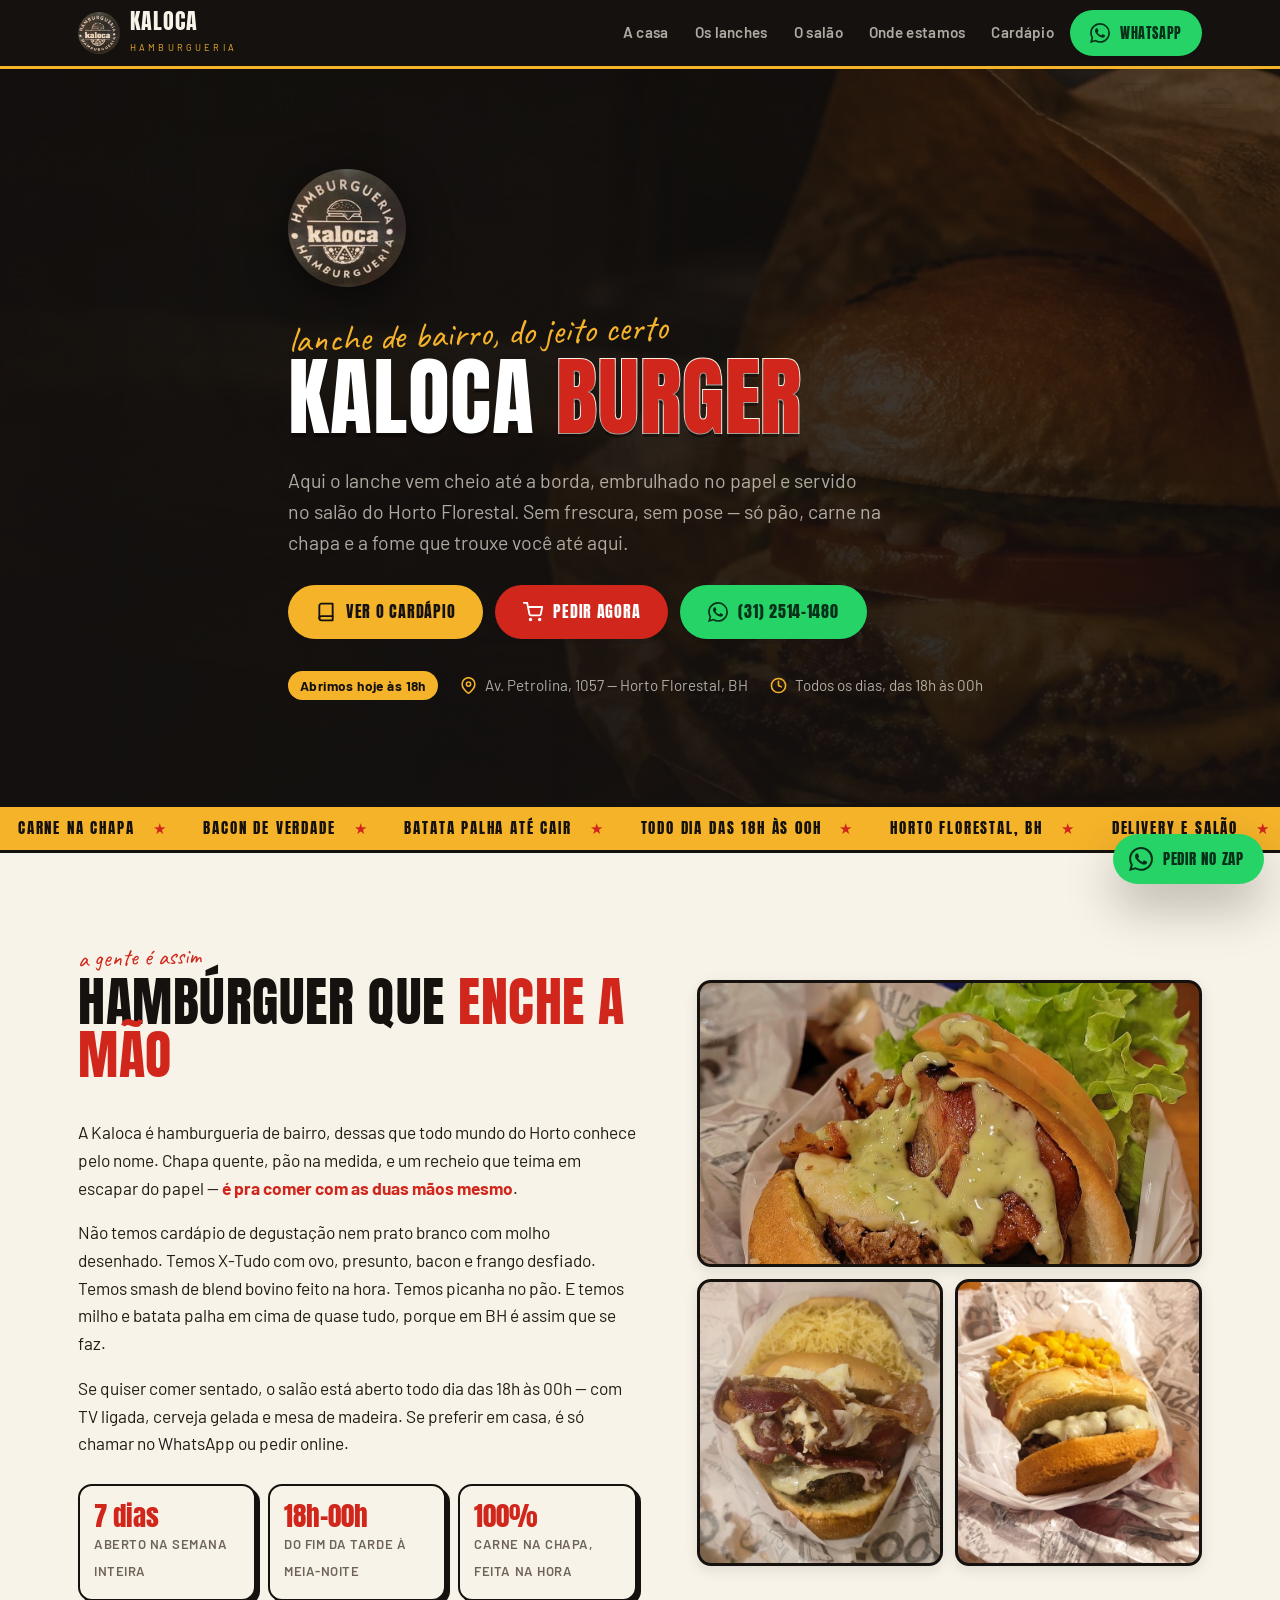
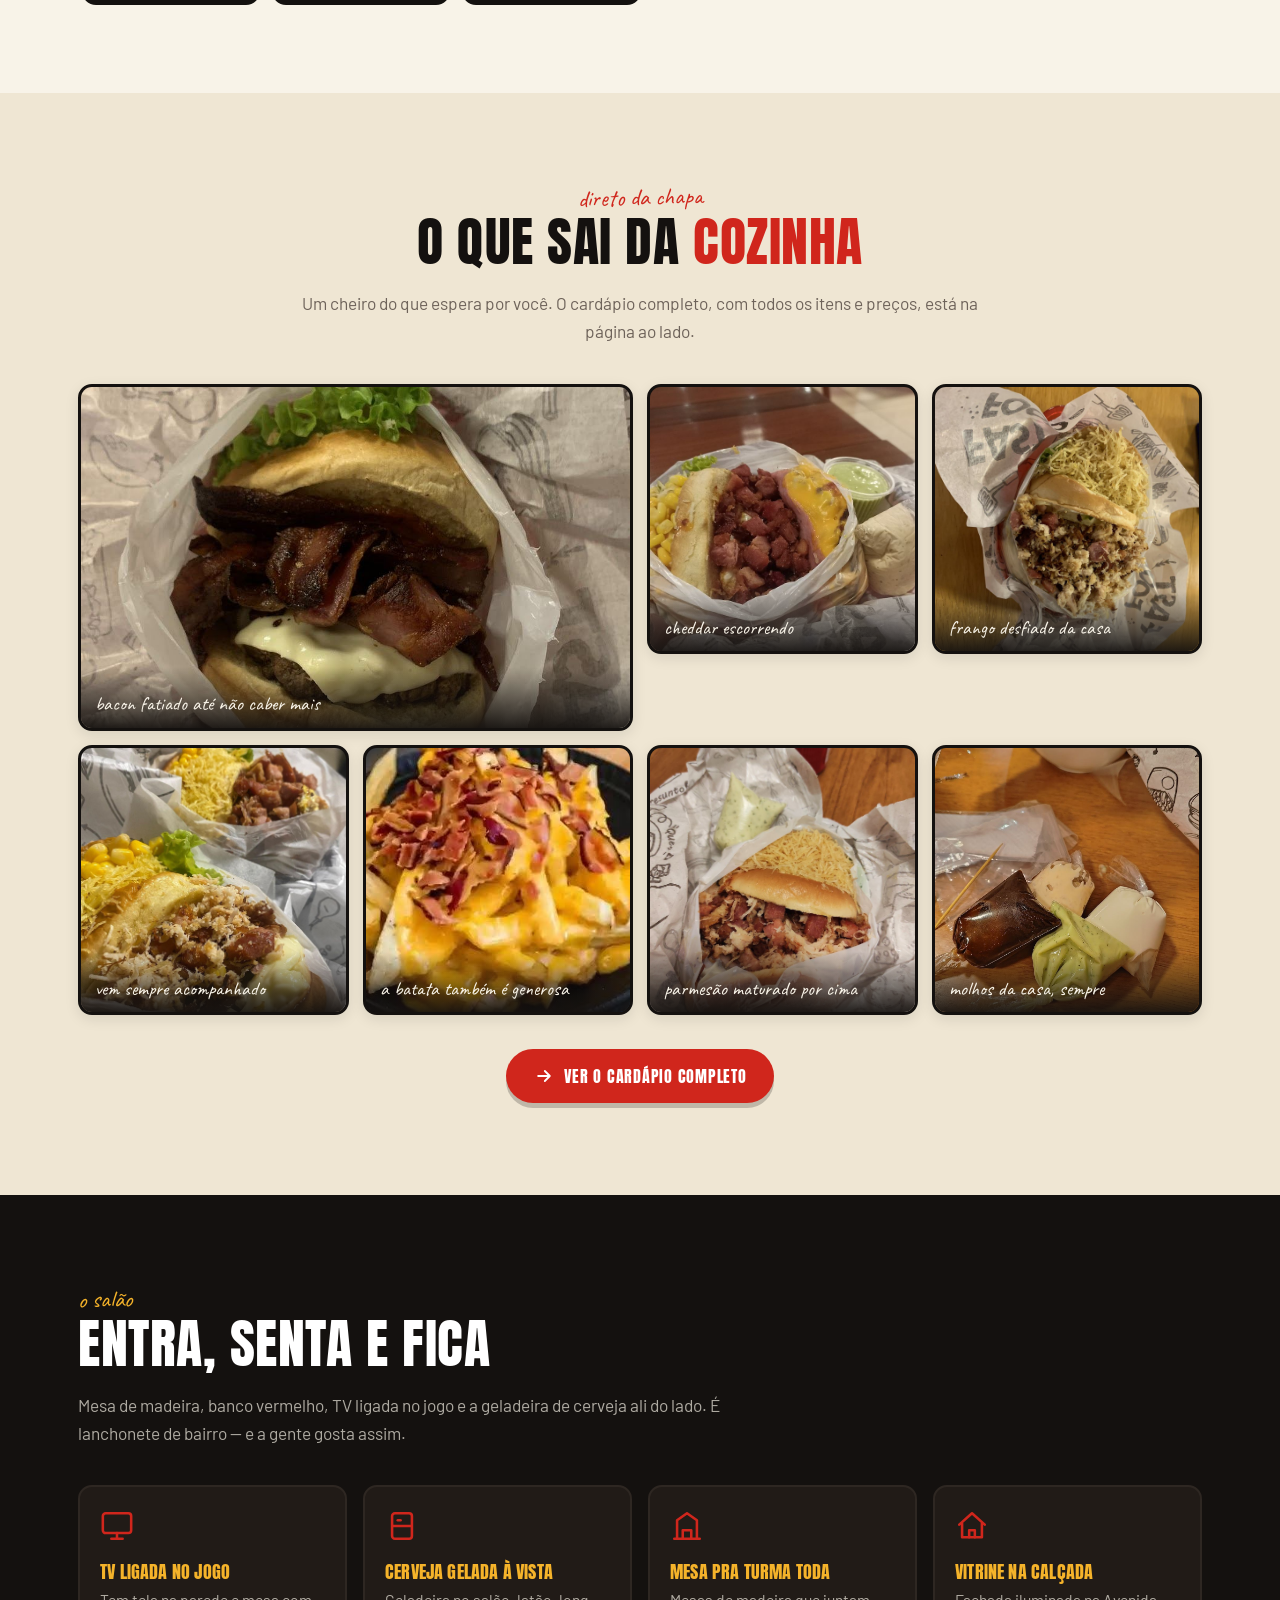
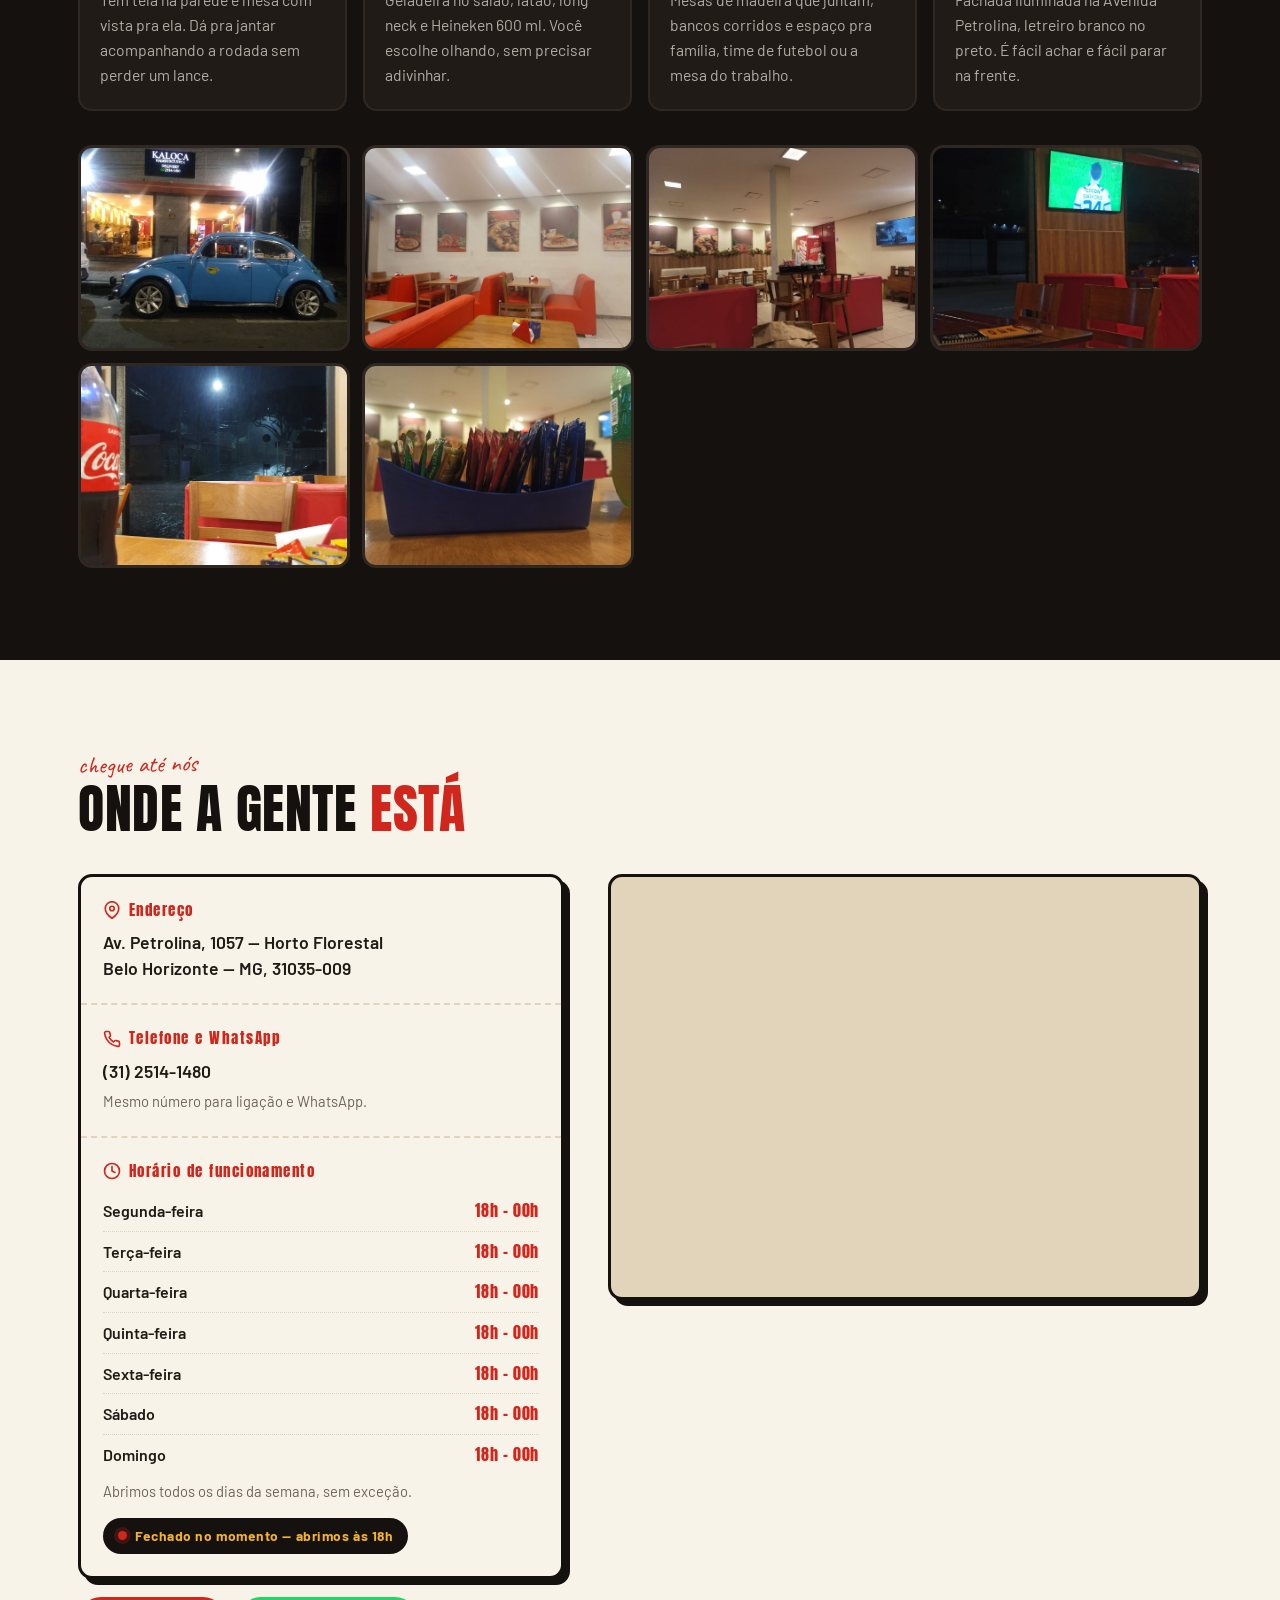
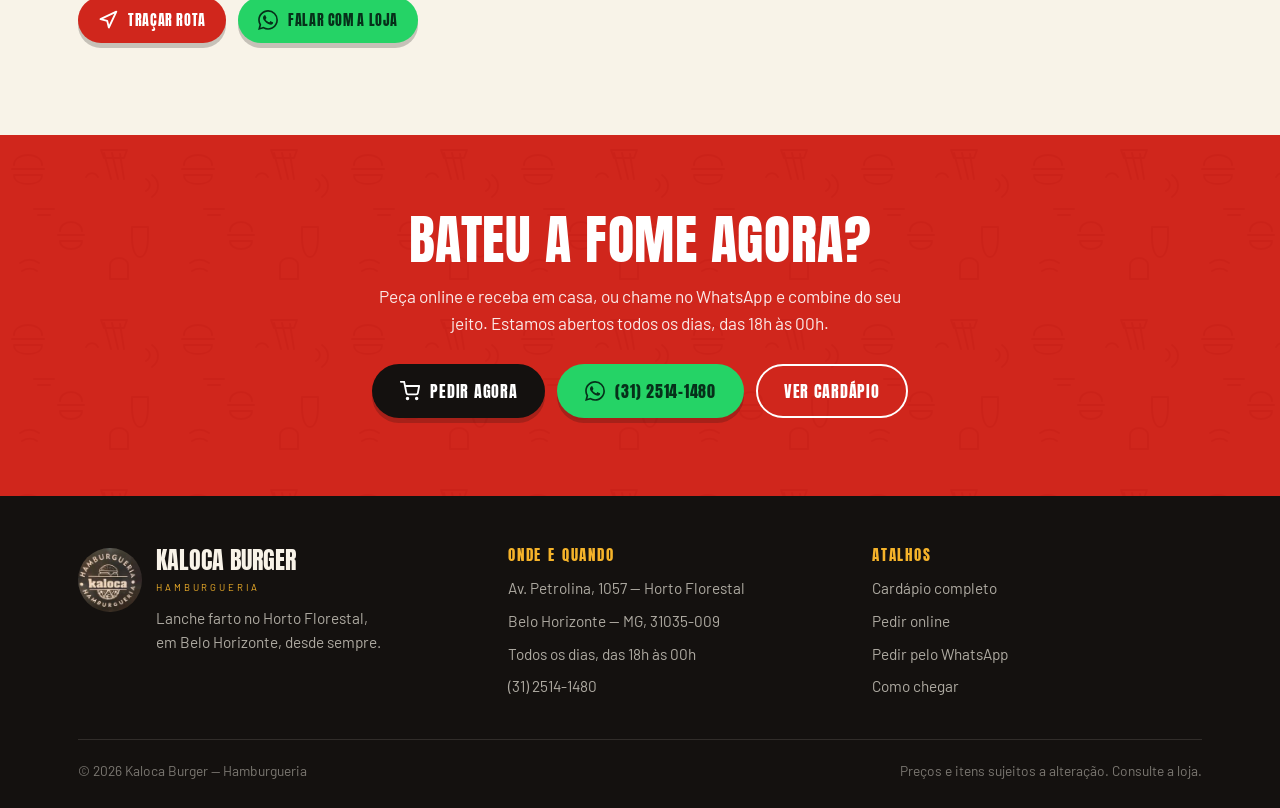
==== commit 26bbe981: "Changed responsiveness" ====
--- a/index.html
+++ b/index.html
@@ -10,12 +10,17 @@
 <meta property="og:type" content="website">
 <meta property="og:title" content="Kaloca Burger — Hamburgueria no Horto Florestal, BH">
 <meta property="og:description" content="Lanche farto, transbordando, todo dia das 18h às 00h. Av. Petrolina, 1057 — Horto Florestal, Belo Horizonte.">
-<meta property="og:image" content="assets/img/destaque-01.jpg">
+<meta property="og:image" content="assets/img/og-kaloca-burger.jpg">
 <meta property="og:locale" content="pt_BR">
+<meta name="twitter:card" content="summary_large_image">
+<meta name="twitter:title" content="Kaloca Burger — Hamburgueria no Horto Florestal, BH">
+<meta name="twitter:description" content="Lanche de bairro, do jeito certo. Todo dia das 18h às 00h no Horto Florestal, BH.">
+<meta name="twitter:image" content="assets/img/og-kaloca-burger.jpg">
 
 <link rel="preconnect" href="https://fonts.googleapis.com">
 <link rel="preconnect" href="https://fonts.gstatic.com" crossorigin>
 <link href="https://fonts.googleapis.com/css2?family=Anton&family=Barlow:wght@400;500;600;700&family=Caveat:wght@600;700&display=swap" rel="stylesheet">
+<link rel="preload" as="image" href="assets/img/hero-kaloca-original.jpg" fetchpriority="high">
 <link rel="stylesheet" href="css/style.css">
 </head>
 <body>
@@ -27,20 +32,7 @@
   <div class="container topo-interno">
 
     <a class="topo-marca" href="index.html" aria-label="Kaloca Burger — página inicial">
-      <!-- Selo compacto -->
-      <svg class="selo selo--xs" viewBox="0 0 200 200" role="img" aria-hidden="true" focusable="false">
-        <circle class="selo-fundo" cx="100" cy="100" r="100"/>
-        <circle class="selo-traco" cx="100" cy="100" r="90" fill="none" stroke-width="4"/>
-        <g class="selo-tinta">
-          <path d="M62 84c0-16 17-27 38-27s38 11 38 27z"/>
-          <rect x="58" y="90" width="84" height="11" rx="5.5"/>
-          <path d="M62 108h76c0 15-17 25-38 25s-38-10-38-25z"/>
-        </g>
-        <circle class="selo-realce" cx="86" cy="73" r="3.4"/>
-        <circle class="selo-realce" cx="104" cy="68" r="3.4"/>
-        <circle class="selo-realce" cx="120" cy="75" r="3.4"/>
-        <text class="selo-tinta" x="100" y="168" text-anchor="middle" font-family="Anton, Impact, sans-serif" font-size="34" letter-spacing="1">kaloca</text>
-      </svg>
+      <img class="selo selo--xs logo-original" src="assets/img/logo-kaloca-original.png" alt="" width="42" height="42" decoding="async">
       <span>
         <span class="nome">KALOCA</span>
         <span class="sub">HAMBURGUERIA</span>
@@ -72,31 +64,10 @@
 
 <!-- ==================== HERO ==================== -->
 <section class="hero">
-  <div class="hero-foto" role="img" aria-label="Lanche da Kaloca embalado no papel com rabiscos, transbordando bacon e alface"></div>
+  <div class="hero-foto" role="img" aria-label="Hambúrguer artesanal servido no papel pardo sobre a chapa de uma lanchonete de bairro"></div>
   <div class="container hero-interno">
 
-    <!-- Selo completo -->
-    <svg class="selo selo--md" viewBox="0 0 200 200" role="img" aria-label="Selo Kaloca Hamburgueria">
-      <circle class="selo-fundo" cx="100" cy="100" r="100"/>
-      <circle class="selo-traco" cx="100" cy="100" r="94" fill="none" stroke-width="2.5"/>
-      <path id="arco-topo-a" d="M 26,100 A 74,74 0 0 1 174,100" fill="none"/>
-      <path id="arco-base-a" d="M 26,100 A 74,74 0 0 0 174,100" fill="none"/>
-      <text class="selo-tinta" font-family="Anton, Impact, sans-serif" font-size="15" letter-spacing="3.6">
-        <textPath href="#arco-topo-a" startOffset="50%" text-anchor="middle">HAMBURGUERIA</textPath>
-      </text>
-      <text class="selo-tinta" font-family="Anton, Impact, sans-serif" font-size="15" letter-spacing="3.6">
-        <textPath href="#arco-base-a" startOffset="50%" text-anchor="middle">HAMBURGUERIA</textPath>
-      </text>
-      <g class="selo-tinta">
-        <path d="M68 78c0-13 14-22 32-22s32 9 32 22z"/>
-        <rect x="65" y="83" width="70" height="9" rx="4.5"/>
-        <path d="M68 98h64c0 12-14 20-32 20s-32-8-32-20z"/>
-      </g>
-      <circle class="selo-realce" cx="88" cy="69" r="2.9"/>
-      <circle class="selo-realce" cx="102" cy="65" r="2.9"/>
-      <circle class="selo-realce" cx="116" cy="70" r="2.9"/>
-      <text class="selo-tinta" x="100" y="142" text-anchor="middle" font-family="Anton, Impact, sans-serif" font-size="34" letter-spacing="1.5">kaloca</text>
-    </svg>
+    <img class="selo selo--md logo-original" src="assets/img/logo-kaloca-original.png" alt="Kaloca Hamburgueria" width="150" height="150" decoding="async" fetchpriority="high">
 
     <h1 class="hero-titulo">
       <span class="risca">lanche de bairro, do jeito certo</span>
@@ -412,27 +383,7 @@
     <div class="rodape-grade">
 
       <div class="rodape-marca">
-        <svg class="selo selo--sm" viewBox="0 0 200 200" role="img" aria-label="Selo Kaloca Hamburgueria">
-          <circle class="selo-fundo" cx="100" cy="100" r="100"/>
-          <circle class="selo-traco" cx="100" cy="100" r="94" fill="none" stroke-width="2.5"/>
-          <path id="arco-topo-b" d="M 26,100 A 74,74 0 0 1 174,100" fill="none"/>
-          <path id="arco-base-b" d="M 26,100 A 74,74 0 0 0 174,100" fill="none"/>
-          <text class="selo-tinta" font-family="Anton, Impact, sans-serif" font-size="15" letter-spacing="3.6">
-            <textPath href="#arco-topo-b" startOffset="50%" text-anchor="middle">HAMBURGUERIA</textPath>
-          </text>
-          <text class="selo-tinta" font-family="Anton, Impact, sans-serif" font-size="15" letter-spacing="3.6">
-            <textPath href="#arco-base-b" startOffset="50%" text-anchor="middle">HAMBURGUERIA</textPath>
-          </text>
-          <g class="selo-tinta">
-            <path d="M68 78c0-13 14-22 32-22s32 9 32 22z"/>
-            <rect x="65" y="83" width="70" height="9" rx="4.5"/>
-            <path d="M68 98h64c0 12-14 20-32 20s-32-8-32-20z"/>
-          </g>
-          <circle class="selo-realce" cx="88" cy="69" r="2.9"/>
-          <circle class="selo-realce" cx="102" cy="65" r="2.9"/>
-          <circle class="selo-realce" cx="116" cy="70" r="2.9"/>
-          <text class="selo-tinta" x="100" y="142" text-anchor="middle" font-family="Anton, Impact, sans-serif" font-size="34" letter-spacing="1.5">kaloca</text>
-        </svg>
+        <img class="selo selo--sm logo-original" src="assets/img/logo-kaloca-original.png" alt="" width="64" height="64" loading="lazy" decoding="async">
         <div>
           <span class="nome">KALOCA BURGER</span>
           <span class="sub">HAMBURGUERIA</span>
--- a/css/style.css
+++ b/css/style.css
@@ -36,7 +36,7 @@
 
   /* Métricas */
   --max:      1180px;
-  --gutter:   20px;
+  --gutter:   clamp(20px, 5vw, 28px);
   --raio:     14px;
   --raio-sm:  8px;
   --topo-h:   66px;
@@ -100,7 +100,8 @@
   width: 100%;
   max-width: var(--max);
   margin: 0 auto;
-  padding: 0 var(--gutter);
+  padding-left: max(var(--gutter), env(safe-area-inset-left, 0px));
+  padding-right: max(var(--gutter), env(safe-area-inset-right, 0px));
 }
 
 .pula-para-conteudo {
@@ -118,11 +119,17 @@
 /* ----------------------------------------------------------------
    3. LOGO-SELO (evolução do carimbo circular preto e branco)
    ---------------------------------------------------------------- */
-.selo { display: block; }
+.selo { display: block; flex: 0 0 auto; }
 .selo--xs { width: 42px;  height: 42px; }
 .selo--sm { width: 64px;  height: 64px; }
 .selo--md { width: 118px; height: 118px; }
 .selo--lg { width: 190px; height: 190px; }
+
+.logo-original {
+  object-fit: cover;
+  border-radius: 50%;
+  background: var(--preto-2);
+}
 
 .selo .selo-fundo   { fill: var(--preto); }
 .selo .selo-tinta   { fill: var(--papel); }
@@ -310,8 +317,8 @@
 .hero-foto {
   position: absolute;
   inset: 0;
-  background: url('../assets/img/destaque-01.jpg') center 42% / cover no-repeat;
-  opacity: .42;
+  background: url('../assets/img/hero-kaloca-original.jpg') 63% 62% / cover no-repeat;
+  opacity: .82;
   z-index: -2;
 }
 .hero::after {
@@ -320,15 +327,19 @@
   inset: 0;
   z-index: -1;
   background:
-    radial-gradient(120% 90% at 18% 30%, rgba(20,17,15,.30) 0%, rgba(20,17,15,.82) 58%, rgba(20,17,15,.96) 100%),
+    linear-gradient(90deg, rgba(20,17,15,.92) 0%, rgba(20,17,15,.78) 48%, rgba(20,17,15,.48) 100%),
+    linear-gradient(180deg, rgba(20,17,15,.12) 0%, rgba(20,17,15,.70) 100%),
     var(--doodle);
-  background-blend-mode: normal, soft-light;
+  background-blend-mode: normal, normal, soft-light;
 }
 .hero-interno {
   display: grid;
   gap: 26px;
   justify-items: start;
-  padding: clamp(48px, 9vw, 100px) 0 clamp(52px, 9vw, 104px);
+  padding-top: clamp(48px, 9vw, 100px);
+  padding-right: max(var(--gutter), env(safe-area-inset-right, 0px));
+  padding-bottom: clamp(52px, 9vw, 104px);
+  padding-left: max(var(--gutter), env(safe-area-inset-left, 0px));
   max-width: 760px;
 }
 .hero .selo { filter: drop-shadow(0 8px 20px rgba(0,0,0,.55)); }
@@ -382,6 +393,47 @@
   font-weight: 700;
   font-size: .85rem;
   letter-spacing: .03em;
+}
+
+@media (max-width: 620px) {
+  .hero-foto {
+    background-position: 68% center;
+    opacity: .72;
+  }
+  .hero::after {
+    background:
+      linear-gradient(90deg, rgba(20,17,15,.88) 0%, rgba(20,17,15,.67) 100%),
+      linear-gradient(180deg, rgba(20,17,15,.18) 0%, rgba(20,17,15,.86) 100%),
+      var(--doodle);
+    background-blend-mode: normal, normal, soft-light;
+  }
+  .hero-interno { gap: 22px; }
+  .hero-acoes {
+    display: grid;
+    grid-template-columns: repeat(2, minmax(0, 1fr));
+    gap: 10px;
+    width: 100%;
+  }
+  .hero-acoes .btn {
+    width: 100%;
+    min-width: 0;
+    padding: 14px 16px;
+    gap: 8px;
+    font-size: .9rem;
+    white-space: nowrap;
+  }
+  .hero-acoes .btn--zap { grid-column: 1 / -1; }
+  .hero-info {
+    flex-direction: column;
+    align-items: flex-start;
+    gap: 12px;
+  }
+  .hero-info span { overflow-wrap: anywhere; }
+}
+
+@media (max-width: 360px) {
+  .hero-acoes { grid-template-columns: 1fr; }
+  .hero-acoes .btn--zap { grid-column: auto; }
 }
 
 /* ----------------------------------------------------------------
@@ -711,8 +763,8 @@
    ---------------------------------------------------------------- */
 .zap-flutua {
   position: fixed;
-  right: 16px;
-  bottom: 16px;
+  right: max(16px, env(safe-area-inset-right, 0px));
+  bottom: max(16px, env(safe-area-inset-bottom, 0px));
   z-index: 70;
   display: inline-flex;
   align-items: center;
@@ -1025,7 +1077,10 @@
   z-index: 65;
   display: none;
   gap: 8px;
-  padding: 10px var(--gutter) calc(10px + env(safe-area-inset-bottom, 0px));
+  padding-top: 10px;
+  padding-right: max(var(--gutter), env(safe-area-inset-right, 0px));
+  padding-bottom: calc(10px + env(safe-area-inset-bottom, 0px));
+  padding-left: max(var(--gutter), env(safe-area-inset-left, 0px));
   background: var(--preto);
   border-top: 3px solid var(--milho);
 }
@@ -1033,7 +1088,7 @@
 .barra-pedido .btn:hover { transform: none; box-shadow: none; }
 @media (max-width: 620px) {
   .barra-pedido { display: flex; }
-  body.tem-barra { padding-bottom: 78px; }
+  body.tem-barra { padding-bottom: calc(78px + env(safe-area-inset-bottom, 0px)); }
   body.tem-barra .zap-flutua { display: none; }
 }
 
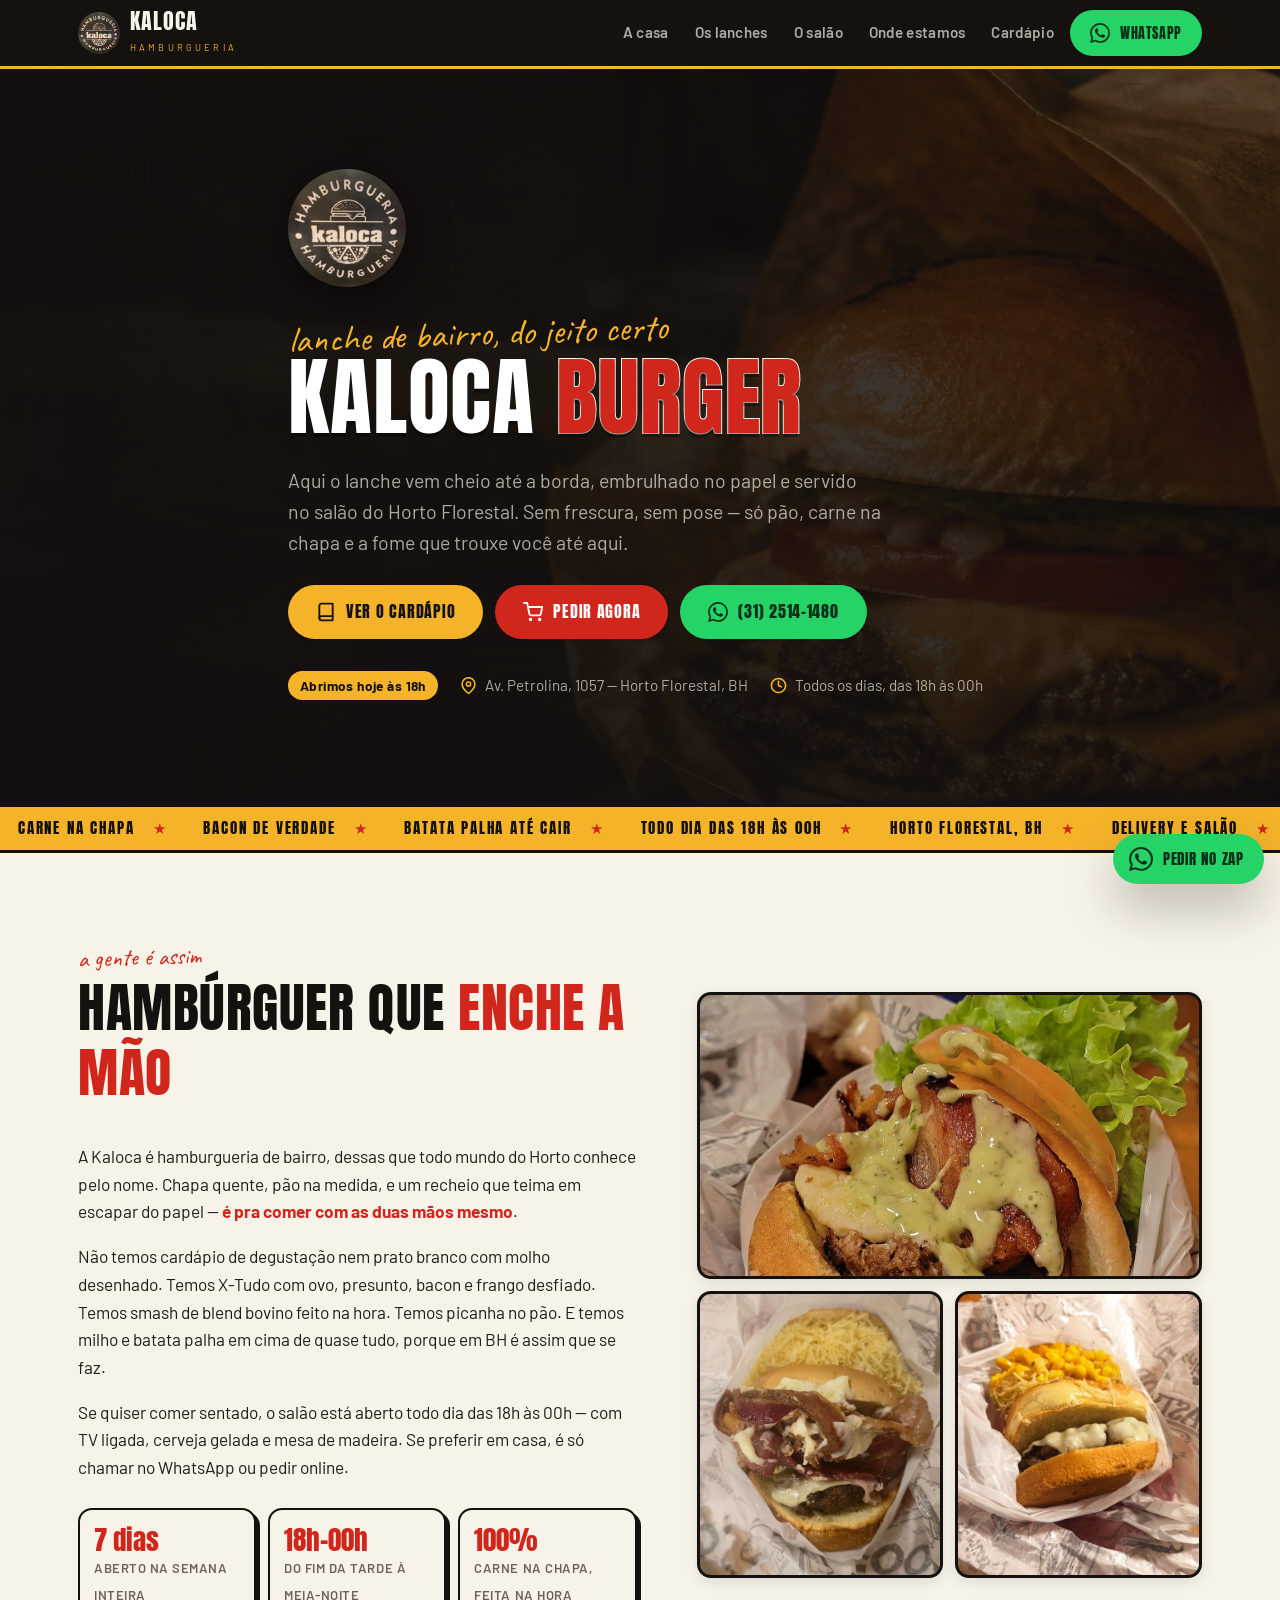
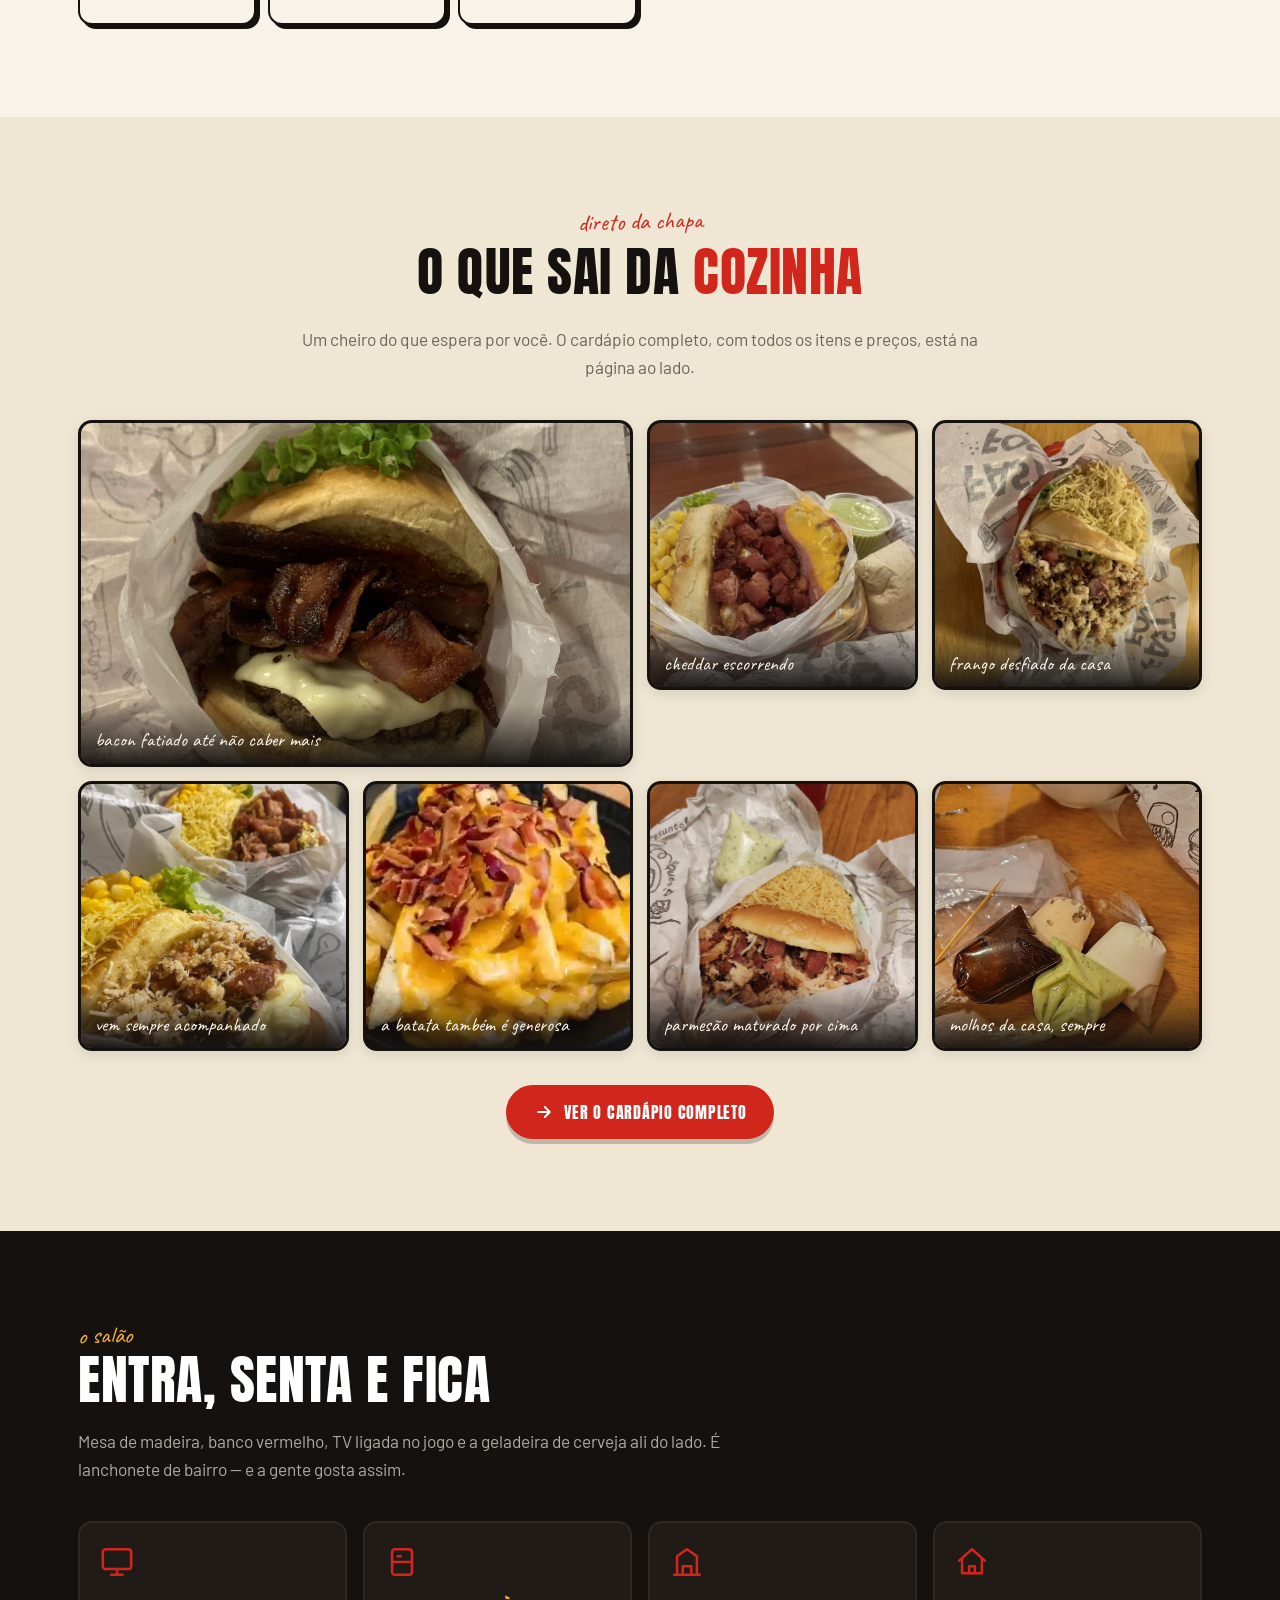
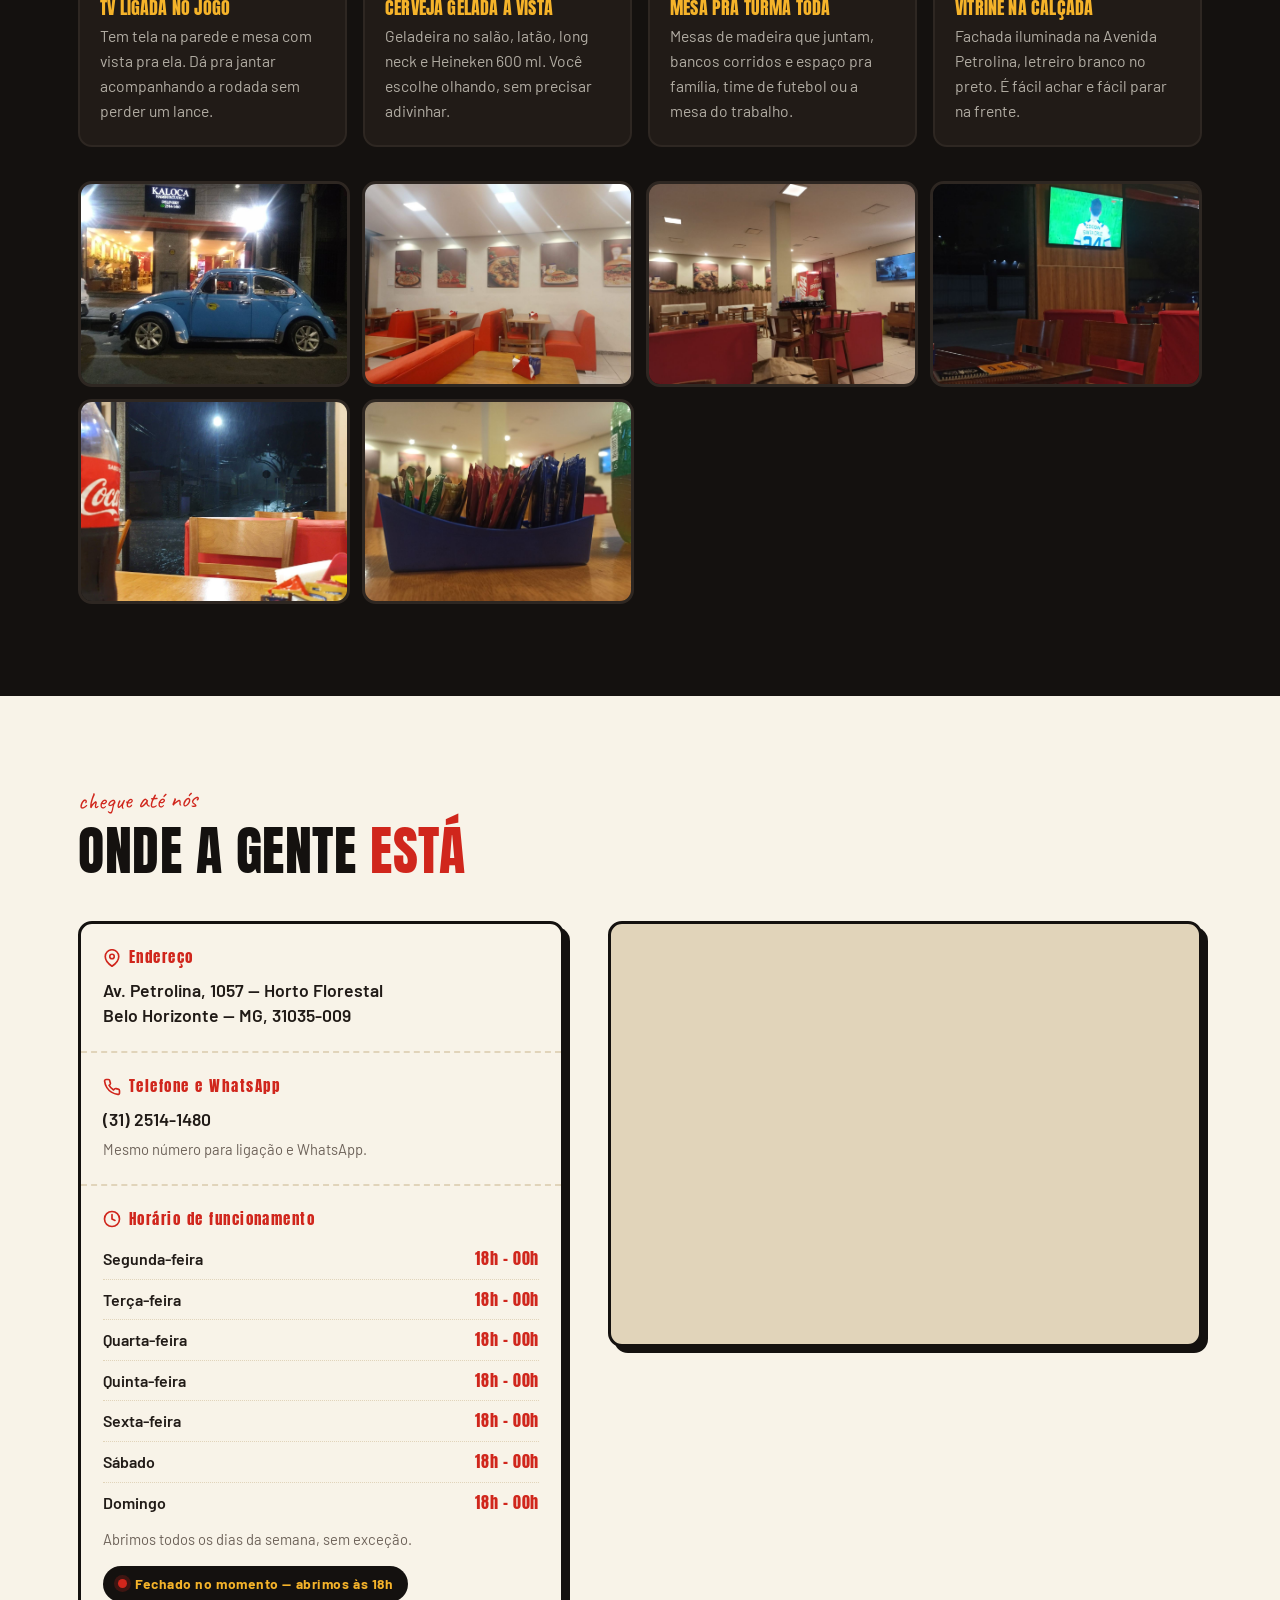
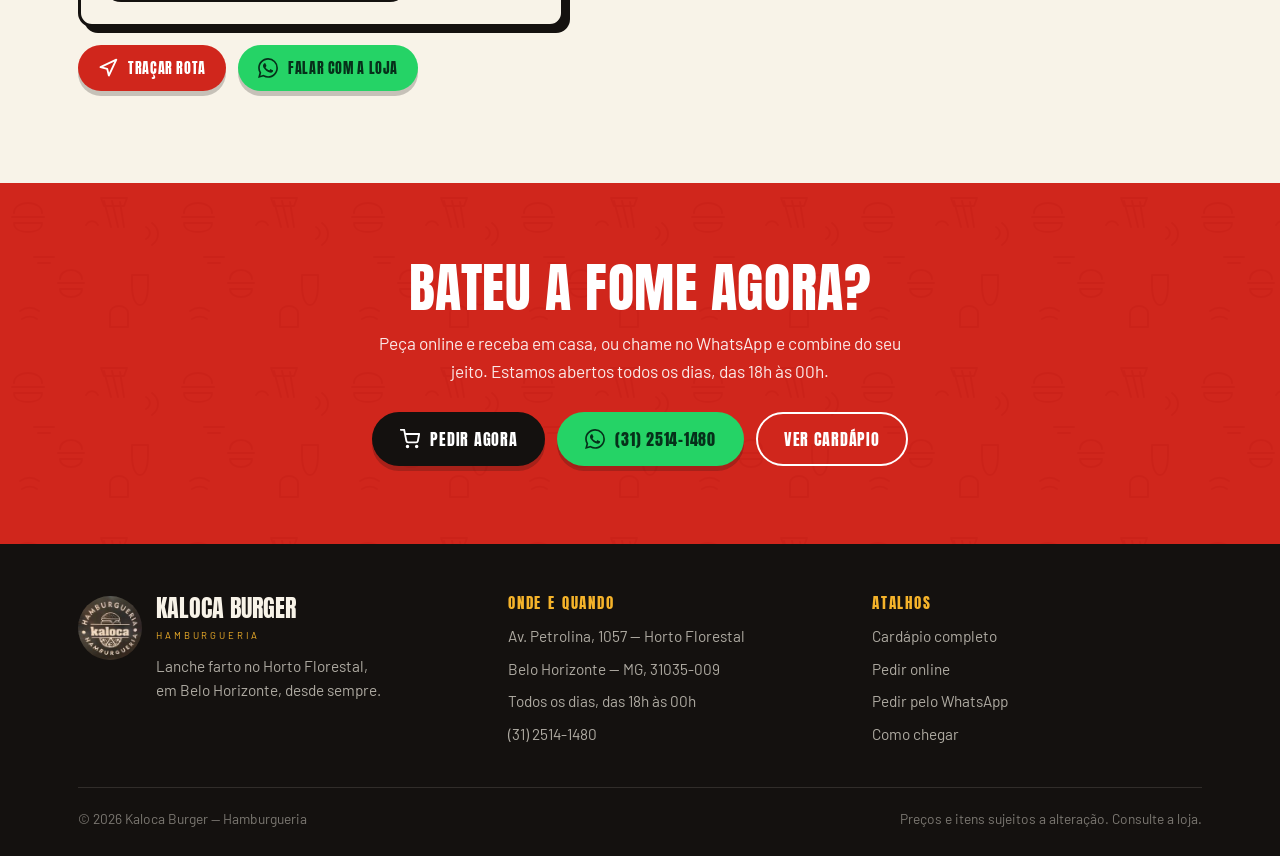
==== commit f02dd026: "Added most ordered" ====
--- a/index.html
+++ b/index.html
@@ -32,7 +32,7 @@
   <div class="container topo-interno">
 
     <a class="topo-marca" href="index.html" aria-label="Kaloca Burger — página inicial">
-      <img class="selo selo--xs logo-original" src="assets/img/logo-kaloca-original.png" alt="" width="42" height="42" decoding="async">
+      <img class="selo selo--xs logo-original" src="assets/img/logo-kaloca-centralizada.png" alt="" width="42" height="42" decoding="async">
       <span>
         <span class="nome">KALOCA</span>
         <span class="sub">HAMBURGUERIA</span>
@@ -67,7 +67,7 @@
   <div class="hero-foto" role="img" aria-label="Hambúrguer artesanal servido no papel pardo sobre a chapa de uma lanchonete de bairro"></div>
   <div class="container hero-interno">
 
-    <img class="selo selo--md logo-original" src="assets/img/logo-kaloca-original.png" alt="Kaloca Hamburgueria" width="150" height="150" decoding="async" fetchpriority="high">
+    <img class="selo selo--md logo-original" src="assets/img/logo-kaloca-centralizada.png" alt="Kaloca Hamburgueria" width="150" height="150" decoding="async" fetchpriority="high">
 
     <h1 class="hero-titulo">
       <span class="risca">lanche de bairro, do jeito certo</span>
@@ -383,7 +383,7 @@
     <div class="rodape-grade">
 
       <div class="rodape-marca">
-        <img class="selo selo--sm logo-original" src="assets/img/logo-kaloca-original.png" alt="" width="64" height="64" loading="lazy" decoding="async">
+        <img class="selo selo--sm logo-original" src="assets/img/logo-kaloca-centralizada.png" alt="" width="64" height="64" loading="lazy" decoding="async">
         <div>
           <span class="nome">KALOCA BURGER</span>
           <span class="sub">HAMBURGUERIA</span>
--- a/css/style.css
+++ b/css/style.css
@@ -265,7 +265,10 @@
   }
   .topo-nav.aberto { display: flex; }
   .topo-nav a {
-    padding: 14px var(--gutter);
+    padding-top: 14px;
+    padding-right: max(var(--gutter), env(safe-area-inset-right, 0px));
+    padding-bottom: 14px;
+    padding-left: max(var(--gutter), env(safe-area-inset-left, 0px));
     border-bottom: 1px solid rgba(248, 243, 232, .08);
     font-size: 1.05rem;
   }
@@ -461,7 +464,8 @@
   transform: rotate(-1.4deg);
 }
 .secao-tit { color: var(--preto); }
-.secao-tit .destaque { color: var(--vermelho); }
+.secao-tit .destaque { color: var(--vermelho); 
+line-height: 1.2;}
 .secao-lead { font-size: 1.08rem; color: var(--texto-fraco); margin: 0; }
 .secao--escura .secao-lead { color: var(--texto-claro-fraco); }
 
@@ -802,6 +806,183 @@
 .cardapio-topo h1 em { font-style: normal; color: var(--milho); }
 .cardapio-topo p { max-width: 60ch; margin: 0 auto 22px; color: var(--texto-claro-fraco); }
 .cardapio-topo .btns { display: flex; flex-wrap: wrap; gap: 12px; justify-content: center; }
+
+/* --- Mais pedidos --- */
+.mais-pedidos {
+  position: relative;
+  isolation: isolate;
+  overflow: hidden;
+  margin-bottom: clamp(42px, 6vw, 64px);
+  padding: clamp(22px, 4vw, 34px);
+  background: var(--preto-2);
+  color: var(--texto-claro);
+  border: 3px solid var(--preto);
+  border-radius: var(--raio);
+  box-shadow: 7px 7px 0 var(--milho);
+}
+
+.mais-pedidos::before {
+  content: '';
+  position: absolute;
+  inset: 0;
+  z-index: -1;
+  background-image: var(--doodle);
+  background-blend-mode: soft-light;
+  opacity: .28;
+}
+
+.mais-pedidos-cabeca {
+  display: flex;
+  align-items: flex-end;
+  justify-content: space-between;
+  gap: 24px;
+  margin-bottom: 24px;
+}
+
+.mais-pedidos-cabeca h2 { margin: 0 0 .16em; color: #fff; }
+.mais-pedidos-cabeca p { max-width: 58ch; margin: 0; color: var(--texto-claro-fraco); }
+.mais-pedidos .secao-olho { color: var(--milho); }
+
+.mais-pedidos-atalho {
+  flex: 0 0 auto;
+  color: var(--milho);
+  font-weight: 800;
+  text-decoration: underline;
+  text-decoration-thickness: 2px;
+  text-underline-offset: 4px;
+}
+
+.mais-pedidos-grade {
+  display: grid;
+  grid-template-columns: repeat(6, minmax(0, 1fr));
+  gap: 10px;
+  overflow-x: auto;
+  padding: 2px 2px 10px;
+  scroll-snap-type: x proximity;
+  scrollbar-color: var(--milho) rgba(255,255,255,.14);
+  scrollbar-width: thin;
+}
+
+.mais-pedido {
+  display: flex;
+  min-width: 0;
+  flex-direction: column;
+  overflow: hidden;
+  scroll-snap-align: start;
+  background: #fff;
+  color: var(--texto);
+  border: 2px solid var(--preto);
+  border-radius: var(--raio-sm);
+  box-shadow: 3px 3px 0 rgba(0,0,0,.45);
+}
+
+.mais-pedido-foto {
+  position: relative;
+  overflow: hidden;
+  aspect-ratio: 4 / 3;
+  background: var(--papel-2);
+  border-bottom: 2px solid var(--preto);
+}
+
+.mais-pedido-foto img {
+  width: 100%;
+  height: 100%;
+  object-fit: cover;
+}
+
+.mais-pedido-foto--sem {
+  display: grid;
+  place-items: center;
+  padding: 16px;
+  background-color: var(--papel-2);
+  background-image: var(--doodle);
+  background-size: 140px;
+  text-align: center;
+}
+
+.mais-pedido-foto--sem > span:first-child {
+  max-width: 12ch;
+  color: var(--texto-fraco);
+  font-family: var(--display);
+  font-size: 1.05rem;
+  line-height: 1.05;
+  text-transform: uppercase;
+}
+
+.mais-pedido-corpo {
+  display: flex;
+  flex: 1;
+  flex-direction: column;
+  gap: 8px;
+  padding: 13px 12px 14px;
+}
+
+.mais-pedido-corpo h3 { margin: 0; font-size: 1rem; }
+
+.mais-pedido-corpo p {
+  display: -webkit-box;
+  overflow: hidden;
+  margin: 0;
+  color: var(--texto-fraco);
+  font-size: .82rem;
+  line-height: 1.35;
+  -webkit-box-orient: vertical;
+  -webkit-line-clamp: 3;
+}
+
+.mais-pedido-rodape {
+  display: flex;
+  align-items: center;
+  justify-content: space-between;
+  gap: 8px;
+  margin-top: auto;
+  padding-top: 10px;
+  border-top: 2px dashed var(--papel-3);
+}
+
+.mais-pedido-preco {
+  color: var(--vermelho);
+  font-family: var(--display);
+  font-size: 1.05rem;
+  white-space: nowrap;
+}
+
+.mais-pedido-preco small { font-size: .65em; }
+
+.mais-pedido-preco--consultar {
+  color: var(--texto-fraco);
+  font-family: var(--corpo);
+  font-size: .78rem;
+  font-weight: 800;
+}
+
+.mais-pedido .item-pedir {
+  padding: 7px 10px;
+  font-size: .7rem;
+}
+
+@media (max-width: 980px) {
+  .mais-pedidos-grade {
+    grid-template-columns: none;
+    grid-auto-flow: column;
+    grid-auto-columns: minmax(190px, 34vw);
+  }
+}
+
+@media (max-width: 620px) {
+  .mais-pedidos {
+    padding: 20px 18px;
+    box-shadow: 5px 5px 0 var(--milho);
+  }
+
+  .mais-pedidos-cabeca {
+    align-items: flex-start;
+    flex-direction: column;
+    gap: 12px;
+  }
+
+  .mais-pedidos-grade { grid-auto-columns: minmax(210px, 82vw); }
+}
 
 /* --- Barra de filtros --- */
 .filtros {
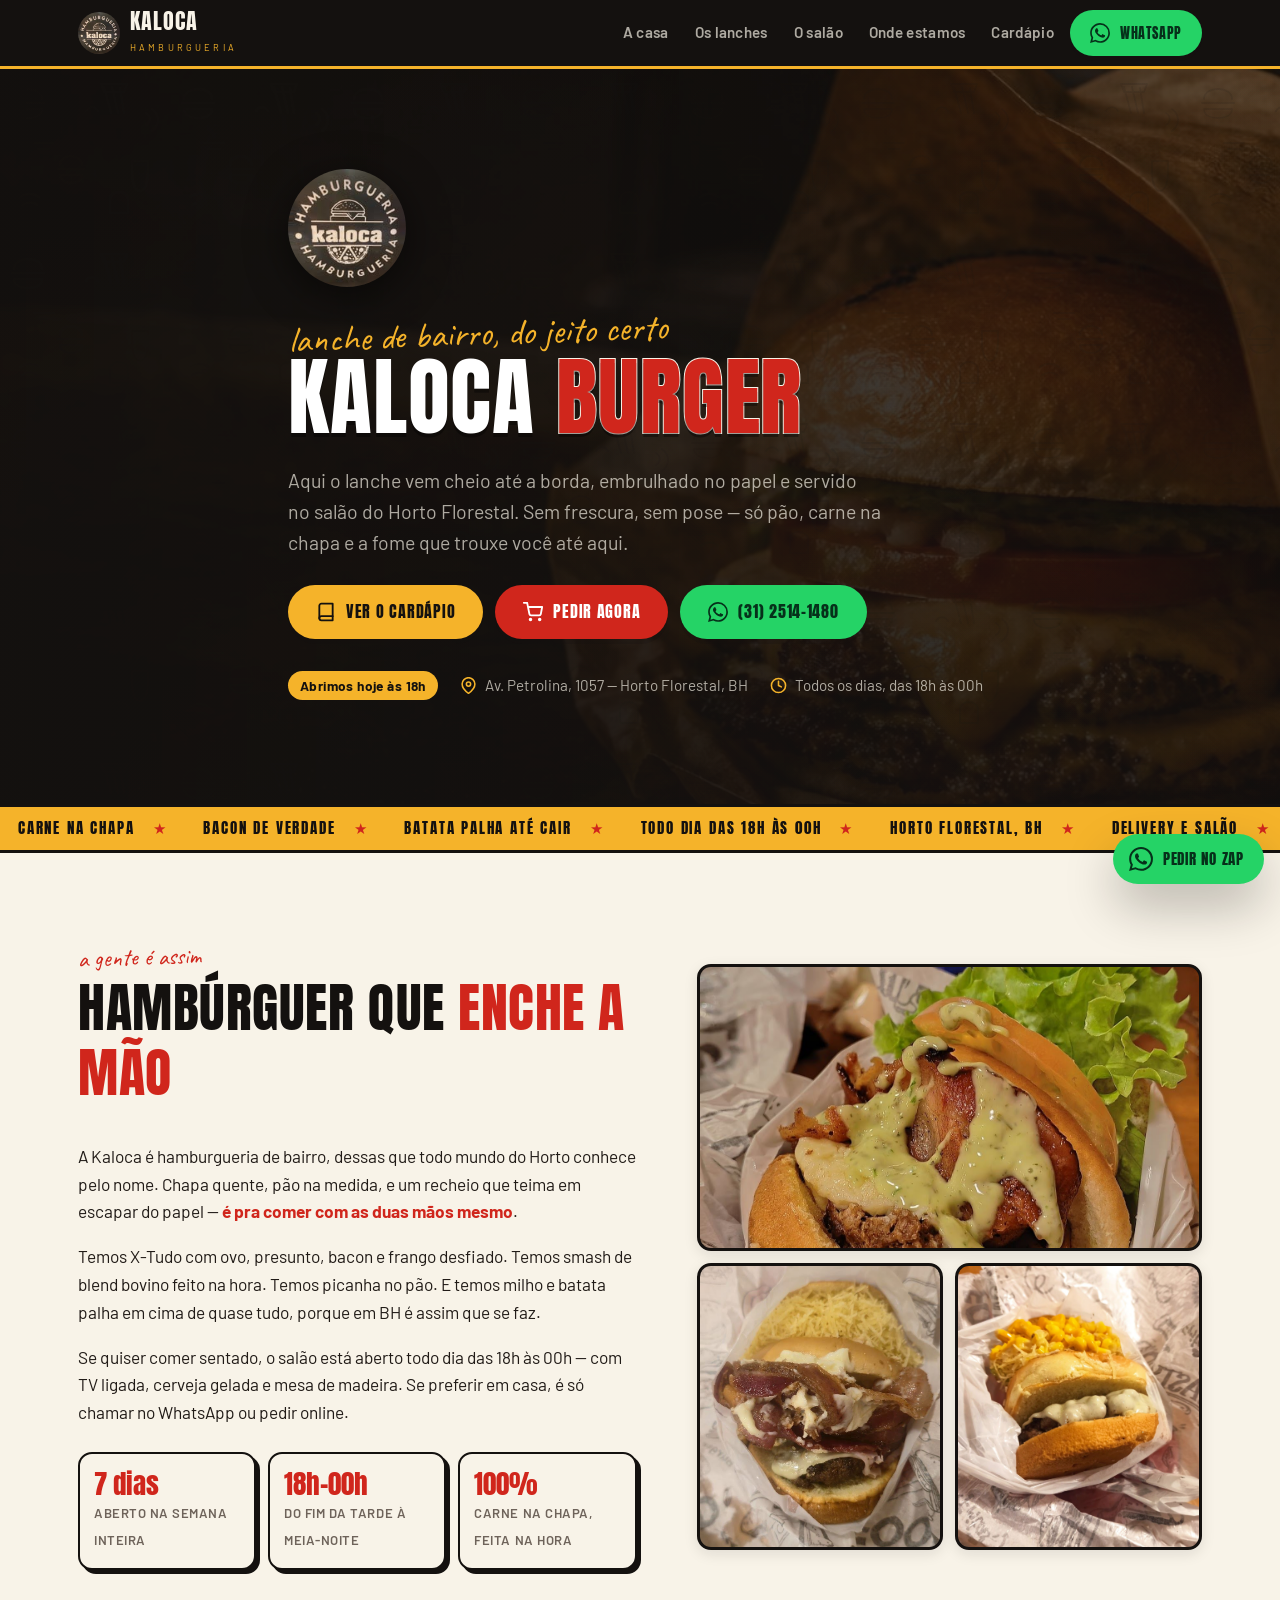
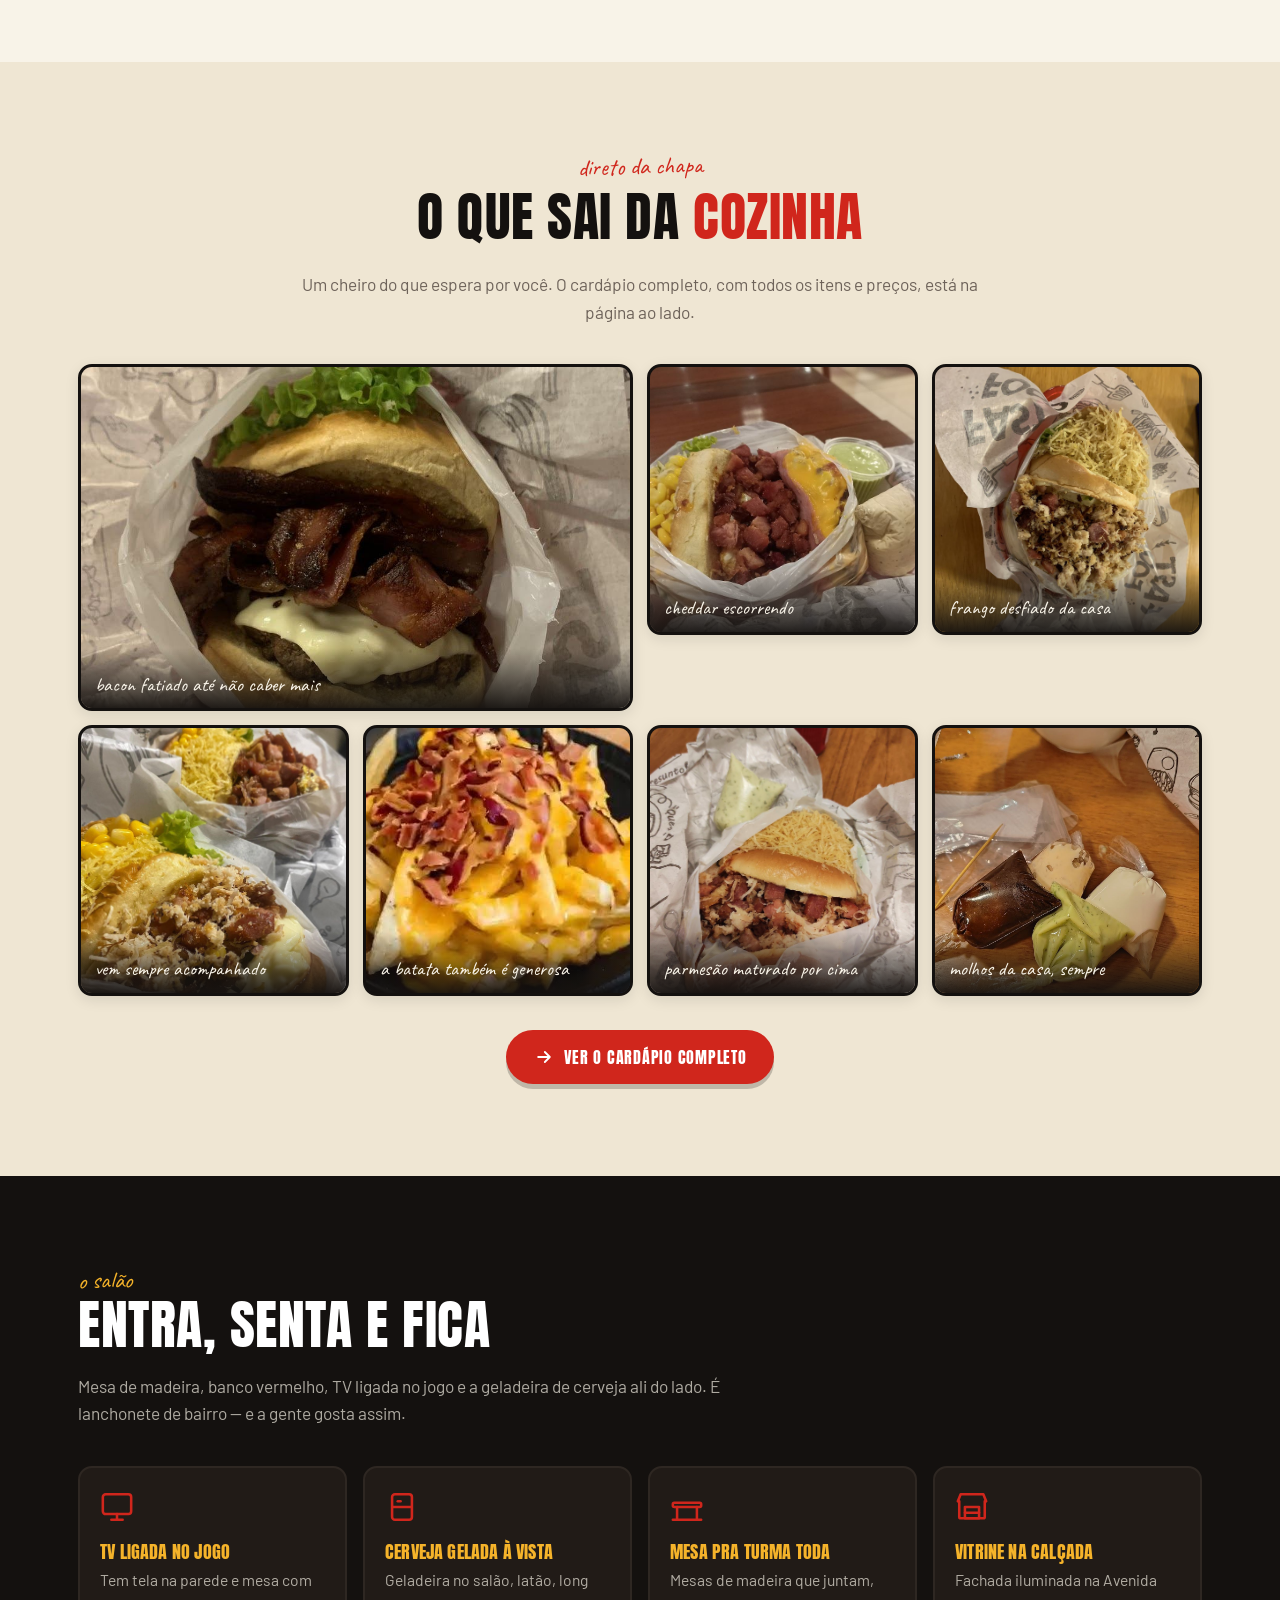
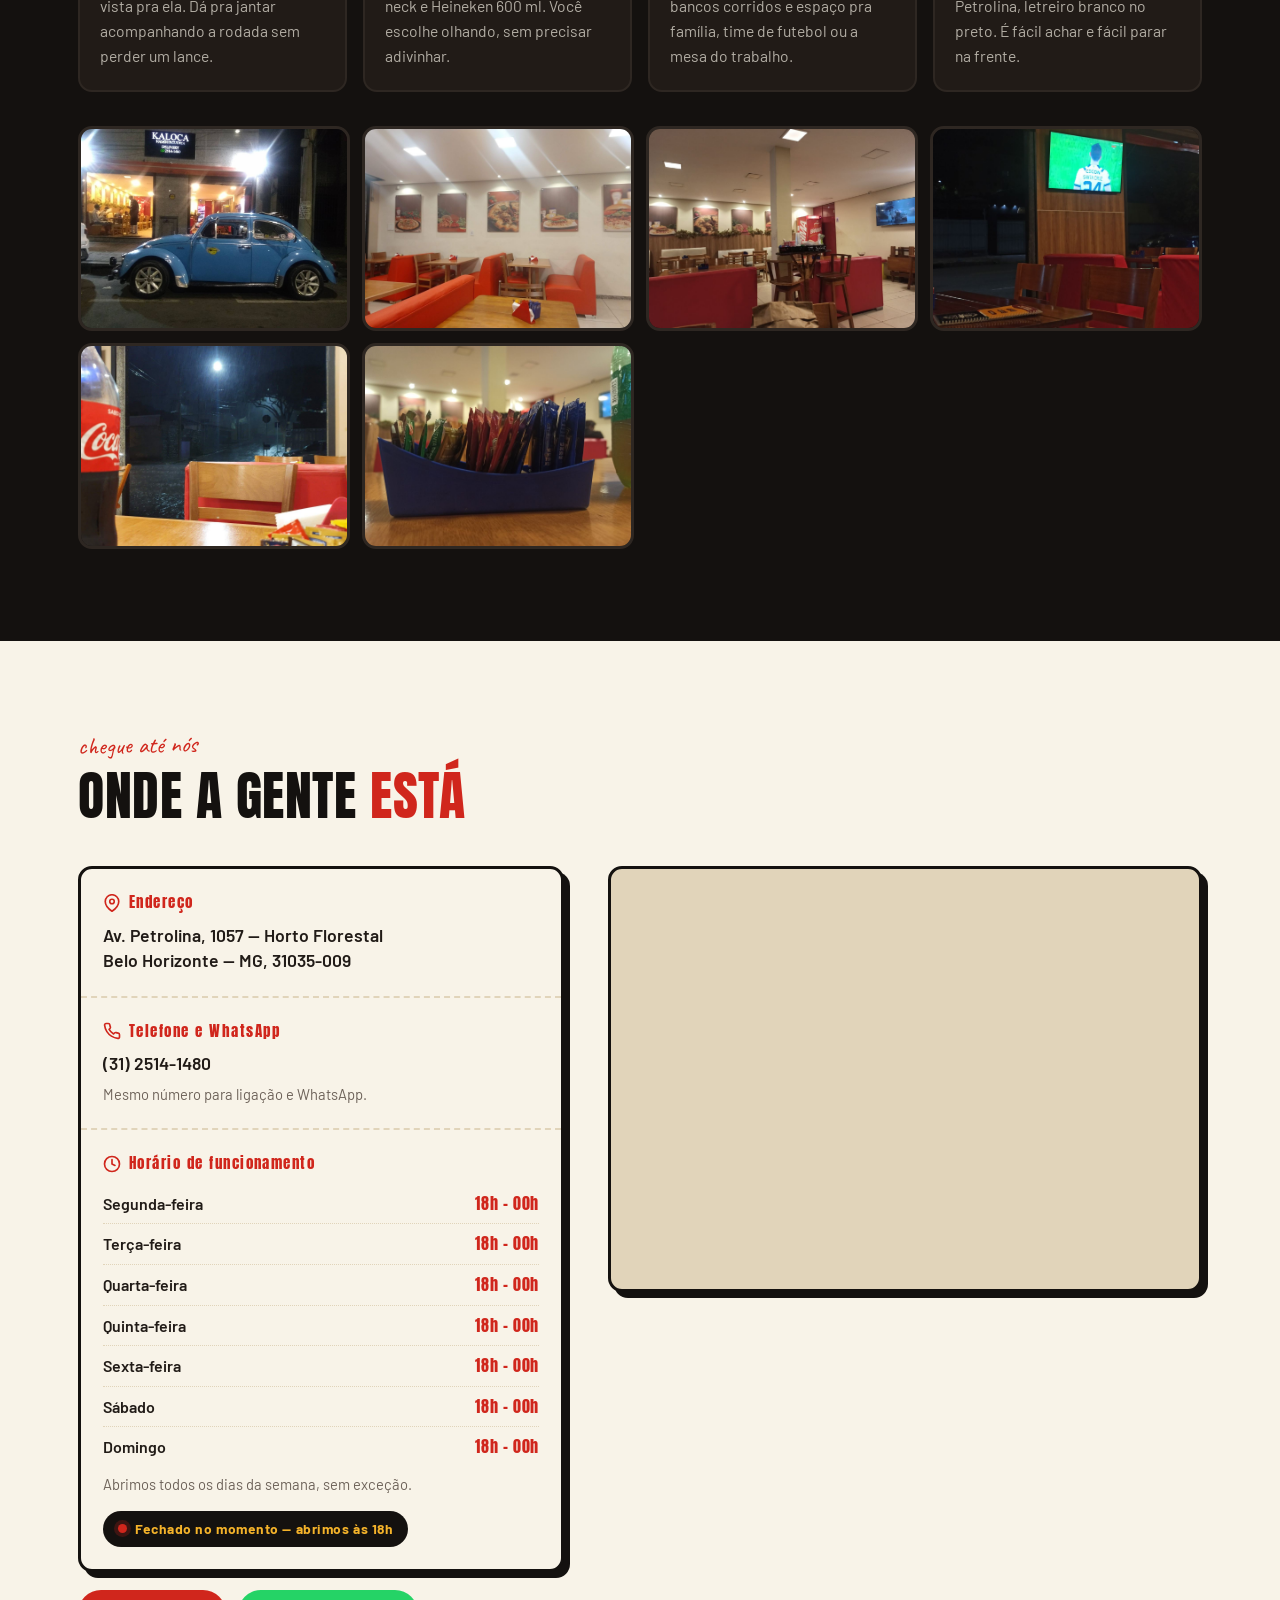
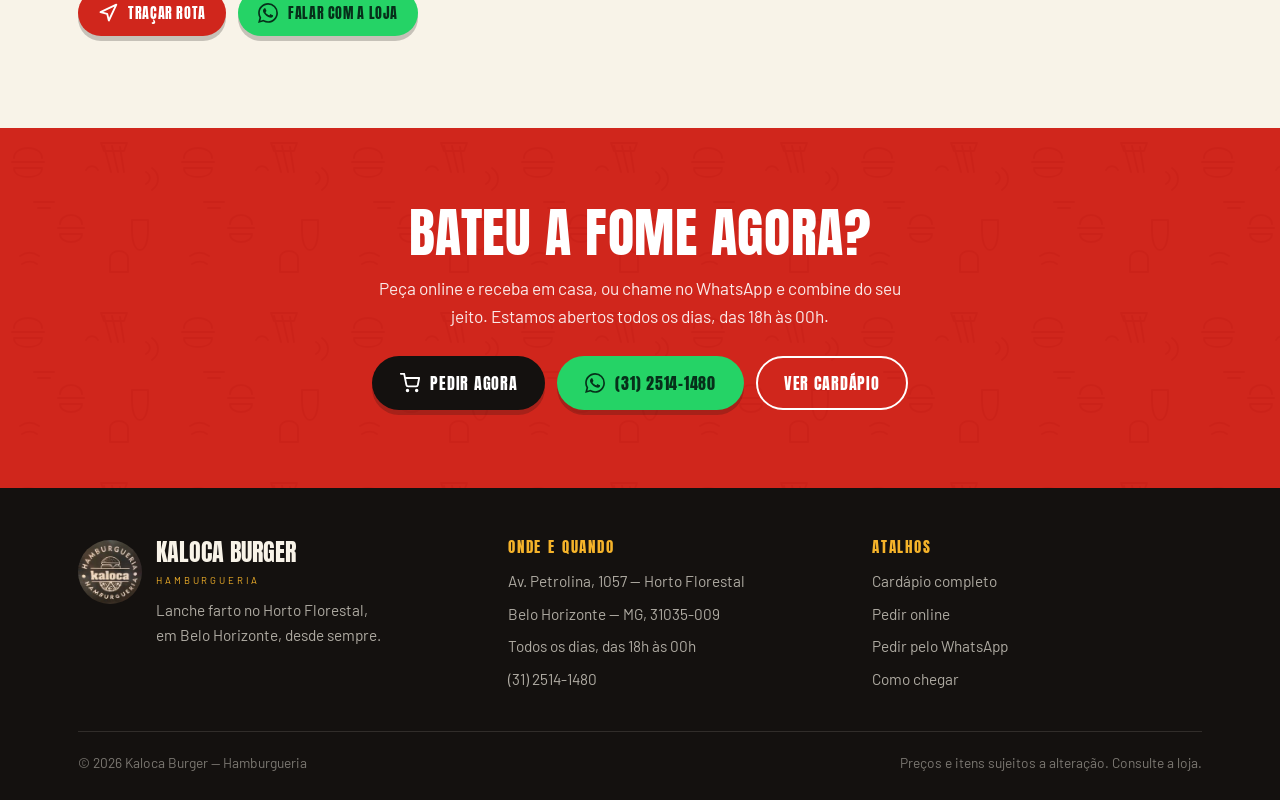
==== commit 9864cdd6: "Tweaks" ====
--- a/index.html
+++ b/index.html
@@ -135,10 +135,9 @@
           <strong>é pra comer com as duas mãos mesmo</strong>.
         </p>
         <p>
-          Não temos cardápio de degustação nem prato branco com molho desenhado. Temos
-          X-Tudo com ovo, presunto, bacon e frango desfiado. Temos smash de blend bovino
-          feito na hora. Temos picanha no pão. E temos milho e batata palha em cima de
-          quase tudo, porque em BH é assim que se faz.
+          Temos X-Tudo com ovo, presunto, bacon e frango desfiado. Temos smash de blend 
+          bovino feito na hora. Temos picanha no pão. E temos milho e batata palha em 
+          cima de quase tudo, porque em BH é assim que se faz.
         </p>
         <p>
           Se quiser comer sentado, o salão está aberto todo dia das 18h às 00h — com TV
@@ -251,12 +250,12 @@
         <p>Geladeira no salão, latão, long neck e Heineken 600 ml. Você escolhe olhando, sem precisar adivinhar.</p>
       </div>
       <div class="ambiente-card">
-        <svg class="icone" viewBox="0 0 24 24" fill="none" stroke="currentColor" stroke-width="1.8" stroke-linecap="round" stroke-linejoin="round" aria-hidden="true"><path d="M3 21h18M5 21V8l7-5 7 5v13"/><path d="M9 21v-6h6v6"/></svg>
+        <svg class="icone" viewBox="0 0 24 24" fill="none" stroke="currentColor" stroke-width="1.8" stroke-linecap="round" stroke-linejoin="round" aria-hidden="true"><rect x="2" y="9" width="20" height="3" rx="1"/><path d="M5 12v8M19 12v8M2 21h20"/></svg>
         <h3>Mesa pra turma toda</h3>
         <p>Mesas de madeira que juntam, bancos corridos e espaço pra família, time de futebol ou a mesa do trabalho.</p>
       </div>
       <div class="ambiente-card">
-        <svg class="icone" viewBox="0 0 24 24" fill="none" stroke="currentColor" stroke-width="1.8" stroke-linecap="round" stroke-linejoin="round" aria-hidden="true"><path d="M3 11l9-8 9 8"/><path d="M5 10v10h14V10"/><path d="M10 20v-5h4v5"/></svg>
+        <svg class="icone" viewBox="0 0 24 24" fill="none" stroke="currentColor" stroke-width="1.8" stroke-linecap="round" stroke-linejoin="round" aria-hidden="true"><path d="M2 8l2-5h16l2 5"/><path d="M3 8v11a1 1 0 0 0 1 1h16a1 1 0 0 0 1-1V8"/><rect x="7" y="12" width="10" height="8"/><path d="M7 16h10"/></svg>
         <h3>Vitrine na calçada</h3>
         <p>Fachada iluminada na Avenida Petrolina, letreiro branco no preto. É fácil achar e fácil parar na frente.</p>
       </div>
